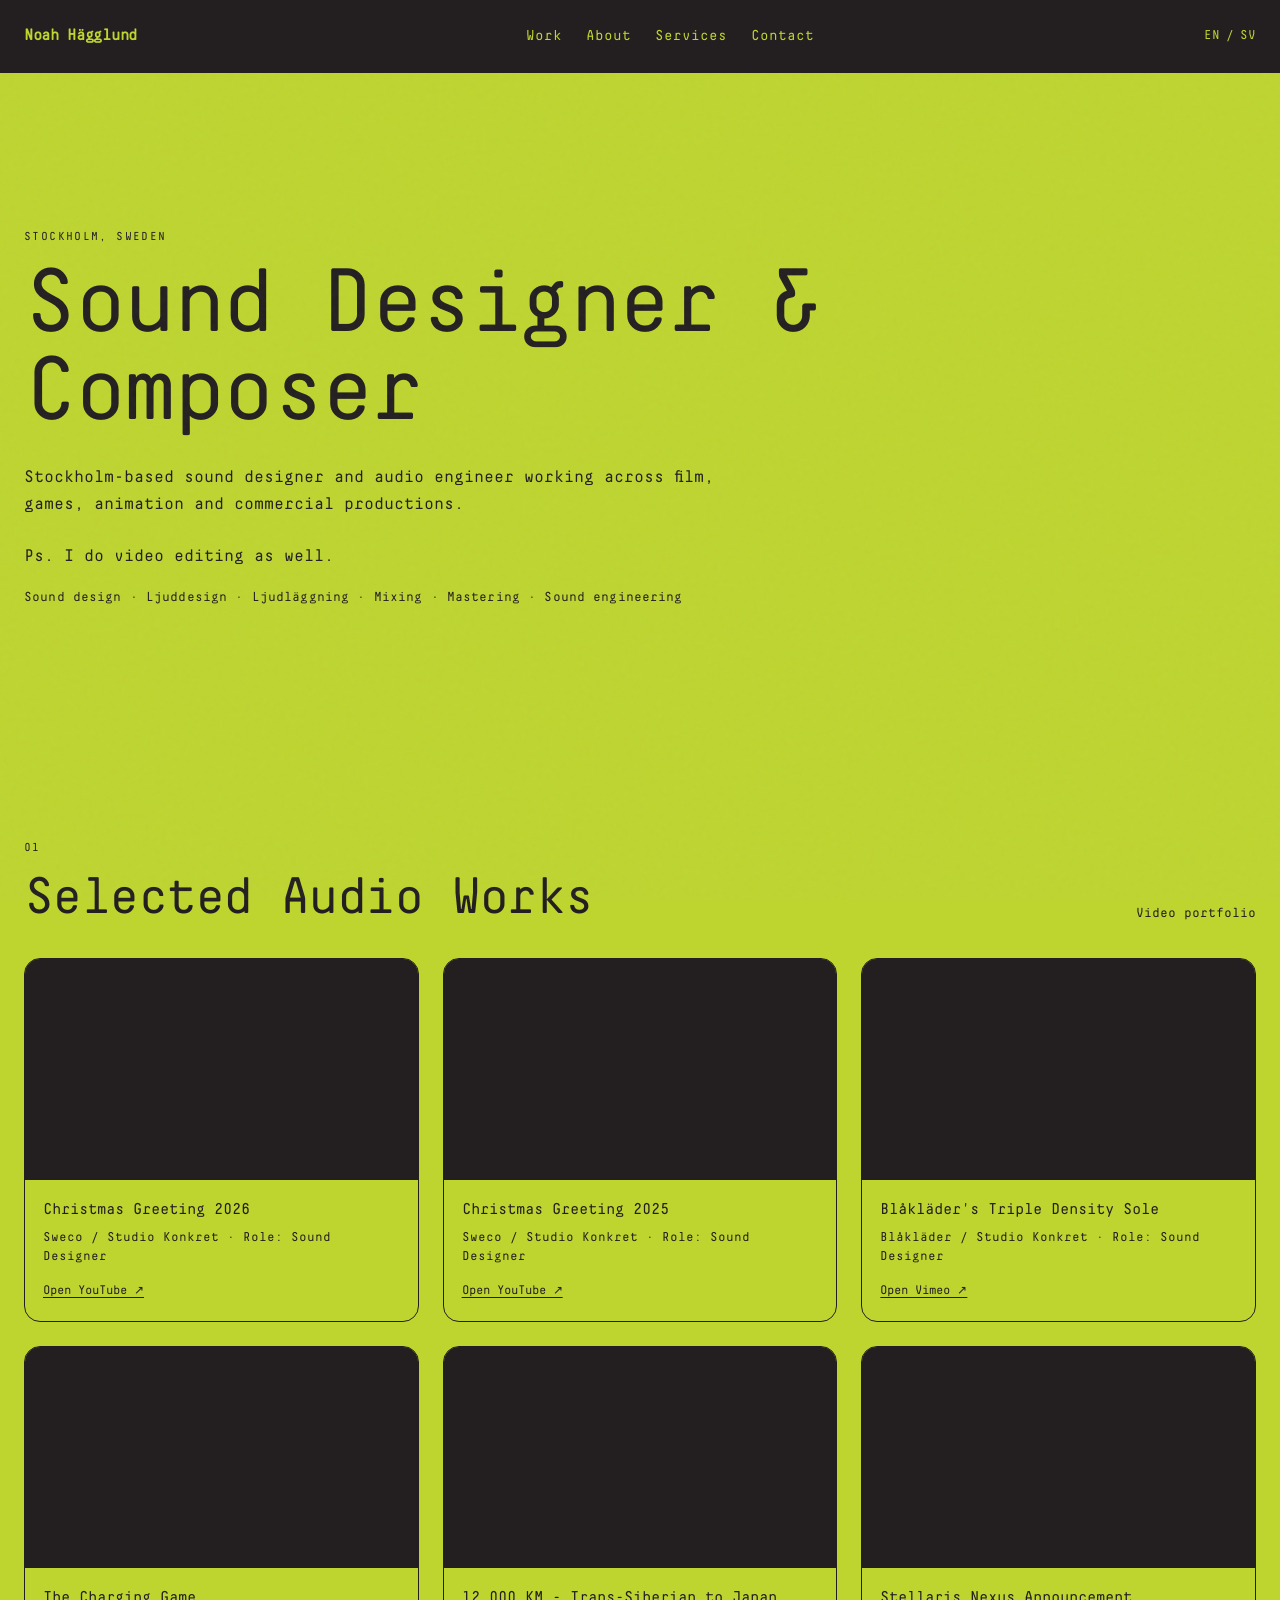
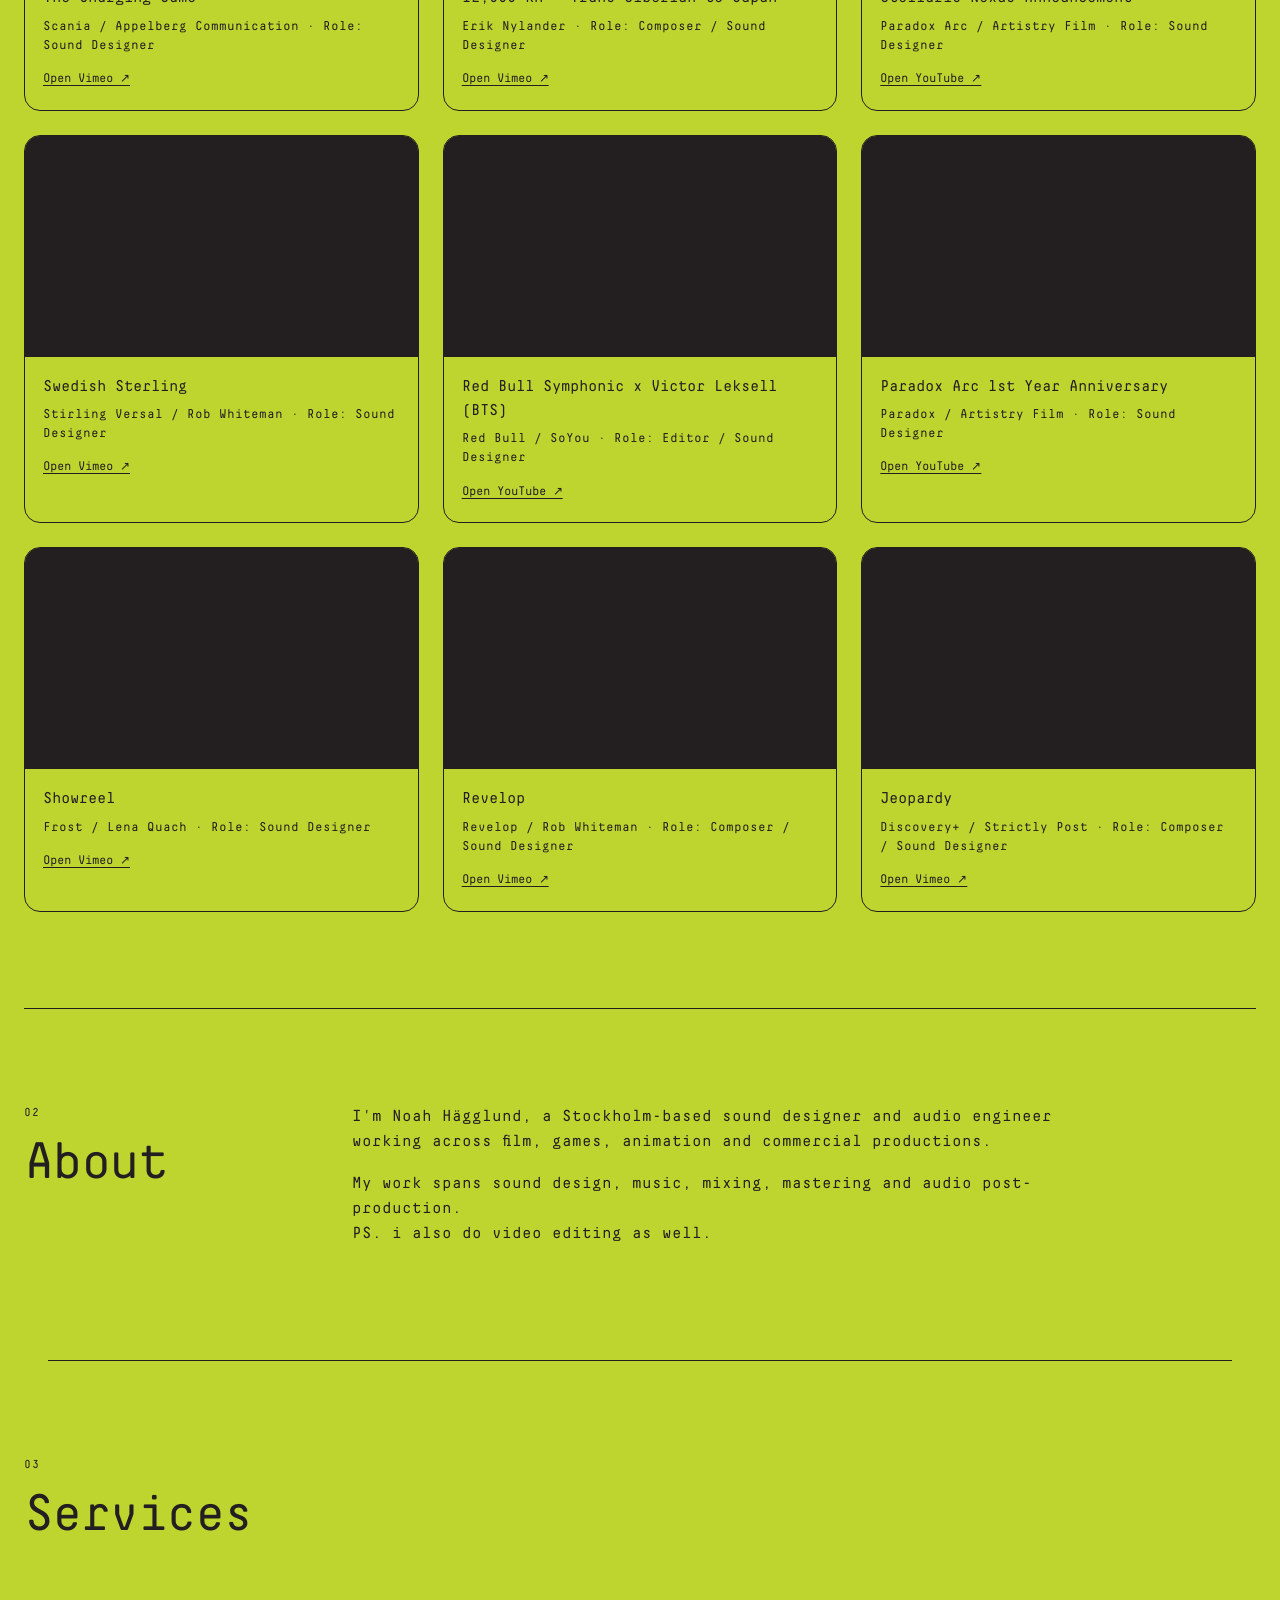
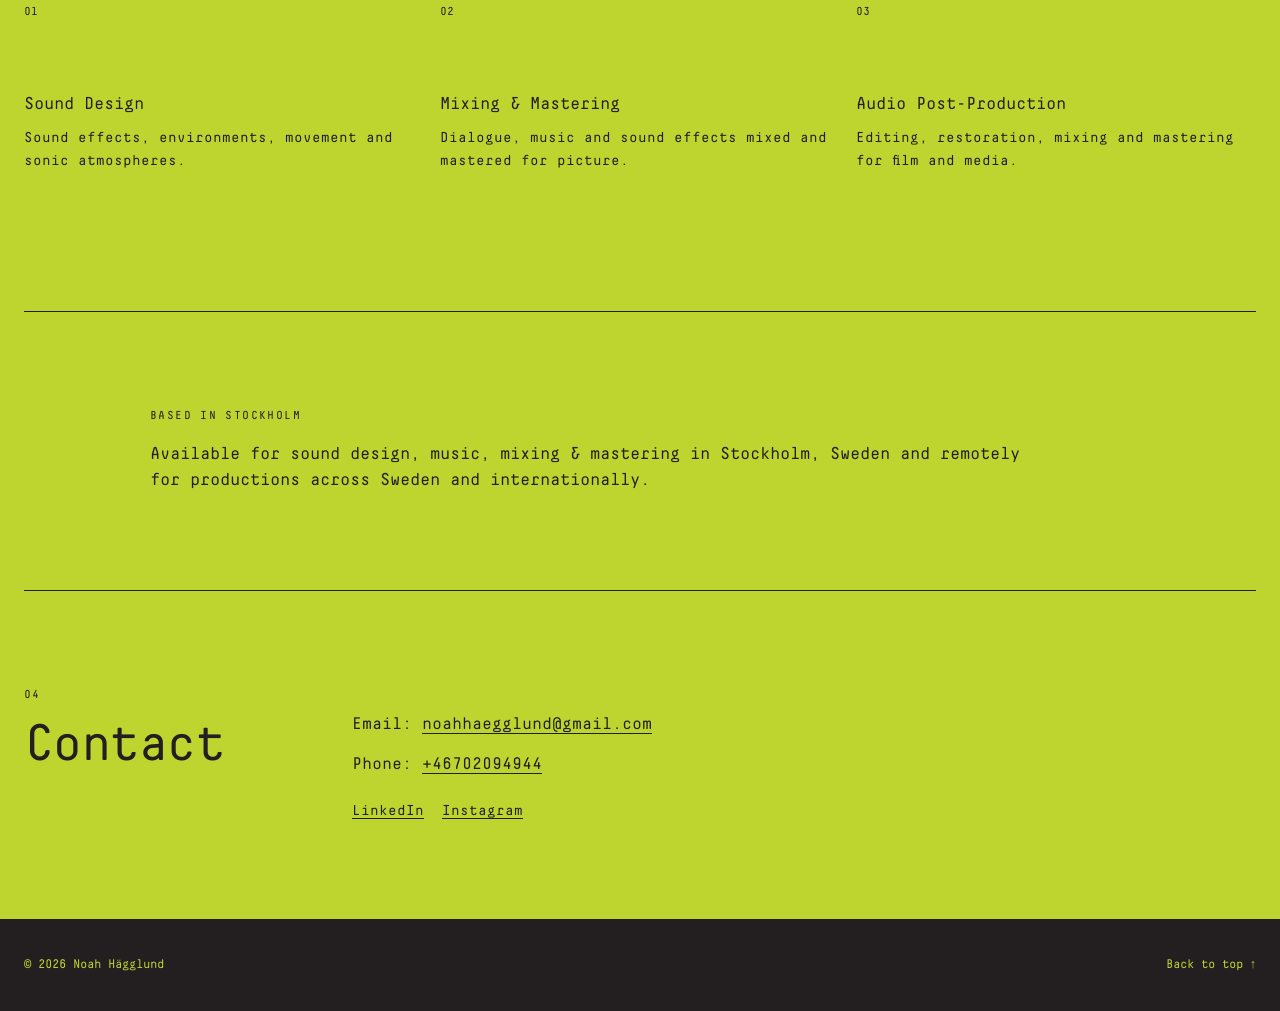
==== index.html @ a08e4959 "Update index.html" ====
<!doctype html>
<html lang="en">
<head>
  <meta charset="utf-8">
  <meta name="viewport" content="width=device-width, initial-scale=1">
  <meta name="description" content="Noah Hägglund is a Stockholm, Sweden based sound designer, ljuddesigner, sound engineer and mixing engineer working with sound design, ljudläggning, mixing, mastering and audio post-production for film, games, animation and commercial productions. Ps. i also do video editing as well">
  <meta name="author" content="Noah Hägglund">
  <meta name="robots" content="index, follow">
  <link rel="icon" href="favicon.ico">
  <!-- Replace YOUR-DOMAIN.example with your real domain before publishing. -->
  <link rel="canonical" href="https://noahhagglund.com/">
  <meta property="og:type" content="website">
  <meta property="og:title" content="Sound Designer Stockholm | Noah Hägglund">
  <meta property="og:description" content="Stockholm, Sweden based sound designer, ljuddesigner, sound engineer and mixing engineer. Sound design, ljudläggning, mixing, mastering and audio post-production.">
  <meta property="og:url" content="https://noahhagglund.com/">
  <meta property="og:site_name" content="Noah Hägglund — Sound Designer">
  <meta name="twitter:card" content="summary">
  <script type="application/ld+json">
  {
    "@context": "https://schema.org",
    "@graph": [
      {
        "@type": "WebSite",
        "@id": "https://noahhagglund.com/",
        "url": "https://noahhagglund.com/",
        "name": "Noah Hägglund — Sound Designer"
      },
      {
        "@type": "Person",
        "@id": "https://noahhagglund.com/#person",
        "name": "Noah Hägglund",
        "jobTitle": "Sound Designer",
        "description": "Stockholm-based sound designer, composer, audio engineer and mixing engineer.",
        "address": {
          "@type": "PostalAddress",
          "addressLocality": "Stockholm",
          "addressCountry": "SE"
        },
        "sameAs": [
          "https://www.linkedin.com/in/noah-h%C3%A4gglund-johnson-103055141/",
          "https://www.instagram.com/_njhnsn/"
        ],
        "knowsAbout": [
          "Sound Design",
          "Sound Engineering",
          "Ljuddesign",
          "Ljudteknik",
          "Ljudläggning",
          "Mixing",
          "Mixing Engineering",
          "Mastering",
          "Audio Post-Production",
          "Film Sound",
          "Game Audio",
          "Music Composition"
        ]
      }
    ]
  }
  </script>
  <title>Sound Designer Stockholm | Noah Hägglund</title>
  <link rel="stylesheet" href="styles.css">
</head>
<body>
  <header class="site-header">
    <div class="container header-inner">
      <a class="brand" href="#top" id="brand">Portfolio</a>
      <nav class="nav" aria-label="Primary navigation">
        <a href="#work">Work</a>
        <a href="#about">About</a>
        <a href="#services">Services</a>
        <a href="#contact">Contact</a>
      </nav>

      <div class="language-switcher" aria-label="Language">
        <a href="index.html" class="active">EN</a>
        <span>/</span>
        <a href="sv/index.html">SV</a>
      </div>
    </div>
  </header>

  <main id="top">
    <section class="hero container">
      <p class="eyebrow" id="location"></p>
      <h1 id="headline"></h1>
      <p class="hero-copy" id="description"></p>
      <p class="service-focus">Sound design · Ljuddesign · Ljudläggning · Mixing · Mastering · Sound engineering</p>
    </section>

    <section id="work" class="section container">
      <div class="section-top">
        <div>
          <p class="section-kicker">01</p>
          <h2>Selected Audio Works</h2>
        </div>
        <p class="section-note">Video portfolio</p>
      </div>
      <div class="project-grid" id="projects"></div>
    </section>

    <section id="about" class="section section-soft">
      <div class="container two-col">
        <div>
          <p class="section-kicker">02</p>
          <h2>About</h2>
        </div>
        <div class="copy" id="bio"></div>
      </div>
    </section>

    <section id="services" class="section container">
      <div class="section-top">
        <div>
          <p class="section-kicker">03</p>
          <h2>Services</h2>
        </div>
      </div>
      <div class="service-grid" id="services-grid"></div>
    </section>

    <section class="section section-soft">
      <div class="container service-focus-block">
        <p class="section-kicker">Based in Stockholm</p>
        <p class="focus-copy">Available for sound design, music, mixing & mastering in Stockholm, Sweden and remotely for productions across Sweden and internationally.</p>
      </div>
    </section>

<section id="contact" class="section">
  <div class="container two-col">
    <div>
      <p class="section-kicker">04</p>
      <h2>Contact</h2>
    </div>

    <div>
      <p class="contact-lead"></p>
      <div class="contact-info" id="contact-info"></div>
    </div>
  </div>
</section>

  <footer class="site-footer">
    <div class="container footer-inner">
      <span>© <span id="year"></span> <span id="footer-name"></span></span>
      <a href="#top">Back to top ↑</a>
    </div>
  </footer>

  <script src="script.js"></script>
</body>
</html>
---- styles.css ----
@font-face{
  font-family:'DecimaMonoPro';
  src:url('./fonts/DecimaMonoPro 400.otf') format('opentype');
  font-weight:400;
  font-style:normal;
  font-display:swap;
}

:root{
  --lime:#BED530;
  --black:#231F20;
  --max:1320px;
}

*{
  box-sizing:border-box;
}

html{
  scroll-behavior:smooth;
}

body{
  margin:0;
  background:var(--lime);
  color:var(--black);
  font-family:'DecimaMonoPro',Arial,sans-serif;
  line-height:1.55;
  -webkit-font-smoothing:antialiased;
}

/* =========================================================
   BACKGROUND TEXTURE
   ========================================================= */

body::before{
  content:"";
  position:fixed;
  inset:0;
  pointer-events:none;
  z-index:10;
  opacity:.06;
  background-image:url("data:image/svg+xml,%3Csvg viewBox='0 0 200 200' xmlns='http://www.w3.org/2000/svg'%3E%3Cfilter id='n'%3E%3CfeTurbulence type='fractalNoise' baseFrequency='.8' numOctaves='4' stitchTiles='stitch'/%3E%3C/filter%3E%3Crect width='100%25' height='100%25' filter='url(%23n)' opacity='.7'/%3E%3C/svg%3E");
}

a{
  color:inherit;
  text-decoration:none;
}

.container{
  width:min(calc(100% - 48px),var(--max));
  margin:0 auto;
}


/* =========================================================
   HEADER
   ========================================================= */

.site-header{
  position:sticky;
  top:0;
  z-index:50;
  background:var(--black);
  color:var(--lime);
  border-bottom:1px solid var(--black);
}

.header-inner{
  min-height:72px;
  display:flex;
  align-items:center;
  justify-content:space-between;
}

.brand{
  color:var(--lime);
  font-size:.98rem;
  font-weight:600;
  letter-spacing:-.02em;
}

.nav{
  display:flex;
  gap:24px;
  color:var(--lime);
  font-size:.9rem;
}

.nav a{
  color:var(--lime);
  transition:opacity .2s ease;
}

.nav a:hover{
  opacity:.55;
}

.nav a.active{
  color:var(--lime);
}

.language-switcher{
  display:flex;
  align-items:center;
  gap:6px;
  color:var(--lime);
  font-size:.8rem;
}

.language-switcher a{
  color:var(--lime);
}

.language-switcher a:hover{
  opacity:.55;
}


/* =========================================================
   TYPOGRAPHY
   ========================================================= */

.eyebrow,
.section-kicker{
  margin:0 0 16px;
  color:var(--black);
  font-size:.72rem;
  letter-spacing:.12em;
  text-transform:uppercase;
}

h1,
h2,
h3{
  margin:0;
  color:var(--black);
  font-weight:400;
}

h1,
h2{
  letter-spacing:-.05em;
}

h1{
  font-size:clamp(3rem,7vw,6.5rem);
  line-height:.98;
  max-width:1000px;
}

h2{
  font-size:clamp(2rem,4vw,3.6rem);
  line-height:1;
}


/* =========================================================
   HERO
   ========================================================= */

.hero{
  min-height:calc(100vh - 230px);
  padding:100px 0 80px;
  display:flex;
  flex-direction:column;
  justify-content:center;
}

.hero-copy{
  max-width:720px;
  margin:28px 0 0;
  color:var(--black);
  font-size:1.05rem;
}

.service-focus{
  margin:18px 0 0;
  color:var(--black);
  font-size:.82rem;
  letter-spacing:.01em;
}


/* =========================================================
   SECTIONS
   ========================================================= */

.section{
  position:relative;
  padding:96px 0;
  background:var(--lime);
  color:var(--black);
}

/*
  Divider between sections.

  The line is placed inside the section,
  aligned with the same container width
  as the rest of the content.
*/

.section + .section::before{
  content:"";
  position:absolute;
  top:0;
  left:50%;
  width:min(calc(100% - 48px),var(--max));
  height:1px;
  background:var(--black);
  transform:translateX(-50%);
}

/*
  Do NOT show a divider immediately after the hero.
*/

.hero + .section::before{
  display:none;
}


/* =========================================================
   SECTION HEADER
   ========================================================= */

.section-top{
  display:flex;
  justify-content:space-between;
  align-items:end;
  gap:20px;
  margin-bottom:34px;
}

.section-note{
  margin:0;
  color:var(--black);
  font-size:.82rem;
}

.service-focus-block{
  max-width:980px;
}

.focus-copy{
  max-width:880px;
  margin:0;
  color:var(--black);
  font-size:1.08rem;
}


/* =========================================================
   PROJECTS
   ========================================================= */

.project-grid{
  display:grid;
  grid-template-columns:repeat(3,minmax(0,1fr));
  gap:24px;
}

.project-card{
  background:var(--lime);
  border:1px solid var(--black);
  border-radius:16px;
  overflow:hidden;
  transition:
    transform .2s ease,
    box-shadow .2s ease;
}

.project-card:hover{
  transform:translateY(-4px);
  box-shadow:0 12px 30px rgba(35,31,32,.15);
}

.video-wrap{
  position:relative;
  z-index:20;
  aspect-ratio:16/9;
  background:var(--black);
}

.video-wrap iframe{
  width:100%;
  height:100%;
  display:block;
  border:0;
}

.project-body{
  padding:18px 18px 20px;
}

.project-title{
  margin:0 0 6px;
  color:var(--black);
  font-size:.98rem;
  font-weight:400;
}

.project-meta{
  margin:0;
  color:var(--black);
  font-size:.8rem;
  line-height:1.5;
}

.project-link{
  display:inline-flex;
  margin-top:14px;
  color:var(--black);
  font-size:.78rem;
  text-decoration:underline;
  text-underline-offset:3px;
}

.project-link:hover{
  opacity:.55;
}


/* =========================================================
   ABOUT
   ========================================================= */

.two-col{
  display:grid;
  grid-template-columns:280px minmax(0,1fr);
  gap:48px;
}

.copy{
  max-width:760px;
}

.copy p{
  margin:0 0 18px;
  color:var(--black);
}


/* =========================================================
   SERVICES
   ========================================================= */

.service-grid{
  display:grid;
  grid-template-columns:repeat(3,minmax(0,1fr));
  gap:16px;
}

.service{
  background:transparent;
  border:none;
  border-radius:0;
  padding:28px 0;
  min-height:240px;
}

.service-number{
  color:var(--black);
  font-size:.72rem;
}

.service h3{
  margin:70px 0 10px;
  color:var(--black);
  font-size:1.08rem;
}

.service p{
  margin:0;
  color:var(--black);
  font-size:.9rem;
}


/* =========================================================
   CONTACT
   ========================================================= */

.contact-lead{
  max-width:700px;
  margin:0 0 26px;
  color:var(--black);
  font-size:clamp(1.8rem,3.5vw,3.2rem);
  line-height:1;
  letter-spacing:-.05em;
}

.contact-info{
  display:flex;
  flex-direction:column;
  gap:14px;
}

.contact-email,
.contact-phone{
  color:var(--black);
  font-size:1.05rem;
}

.contact-email a,
.contact-phone a{
  display:inline-block;
  color:var(--black);
  text-decoration:underline;
  text-underline-offset:4px;
}

.contact-socials{
  display:flex;
  flex-wrap:wrap;
  gap:18px;
  margin-top:8px;
}

.contact-socials a{
  color:var(--black);
  font-size:.9rem;
  text-decoration:underline;
  text-underline-offset:3px;
}

.contact-email a:hover,
.contact-phone a:hover,
.contact-socials a:hover{
  opacity:.55;
}


/* =========================================================
   FOOTER
   ========================================================= */

.site-footer{
  background:var(--black);
  color:var(--lime);
}

.footer-inner{
  min-height:92px;
  display:flex;
  justify-content:space-between;
  align-items:center;
  color:var(--lime);
  font-size:.78rem;
}

.footer-inner a{
  color:var(--lime);
}

.footer-inner a:hover{
  opacity:.55;
}


/* =========================================================
   RESPONSIVE
   ========================================================= */

@media(max-width:1000px){

  .project-grid{
    grid-template-columns:repeat(2,minmax(0,1fr));
  }

  .service-grid{
    grid-template-columns:1fr;
  }

}


@media(max-width:720px){

  .container{
    width:min(calc(100% - 30px),var(--max));
  }

  .header-inner{
    min-height:64px;
  }

  .nav{
    gap:14px;
    font-size:.8rem;
  }

  .language-switcher{
    font-size:.72rem;
  }

  .hero{
    padding:88px 0 84px;
  }

  .project-grid{
    grid-template-columns:1fr;
  }

  .two-col{
    grid-template-columns:1fr;
    gap:24px;
  }

  .section{
    padding:72px 0;
  }

  .section + .section::before{
    width:calc(100% - 30px);
  }

  .footer-inner{
    min-height:76px;
  }

}
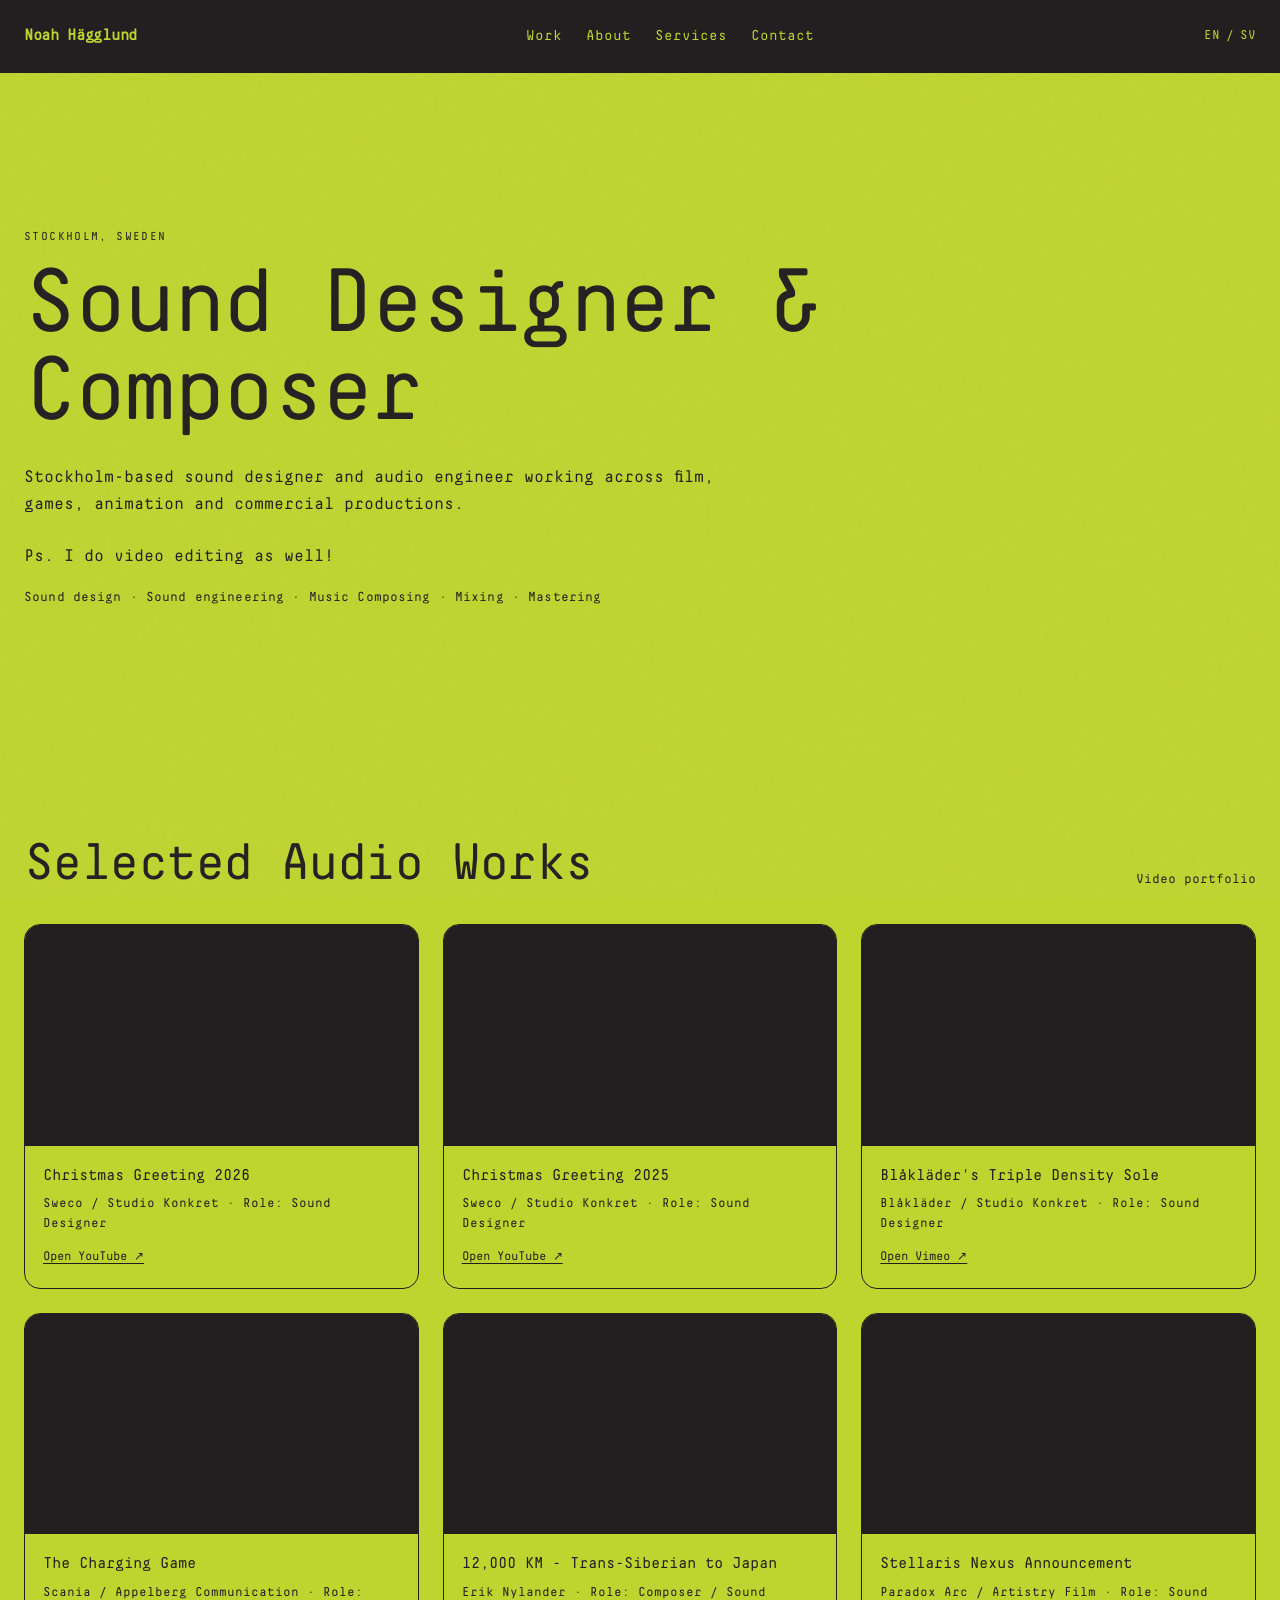
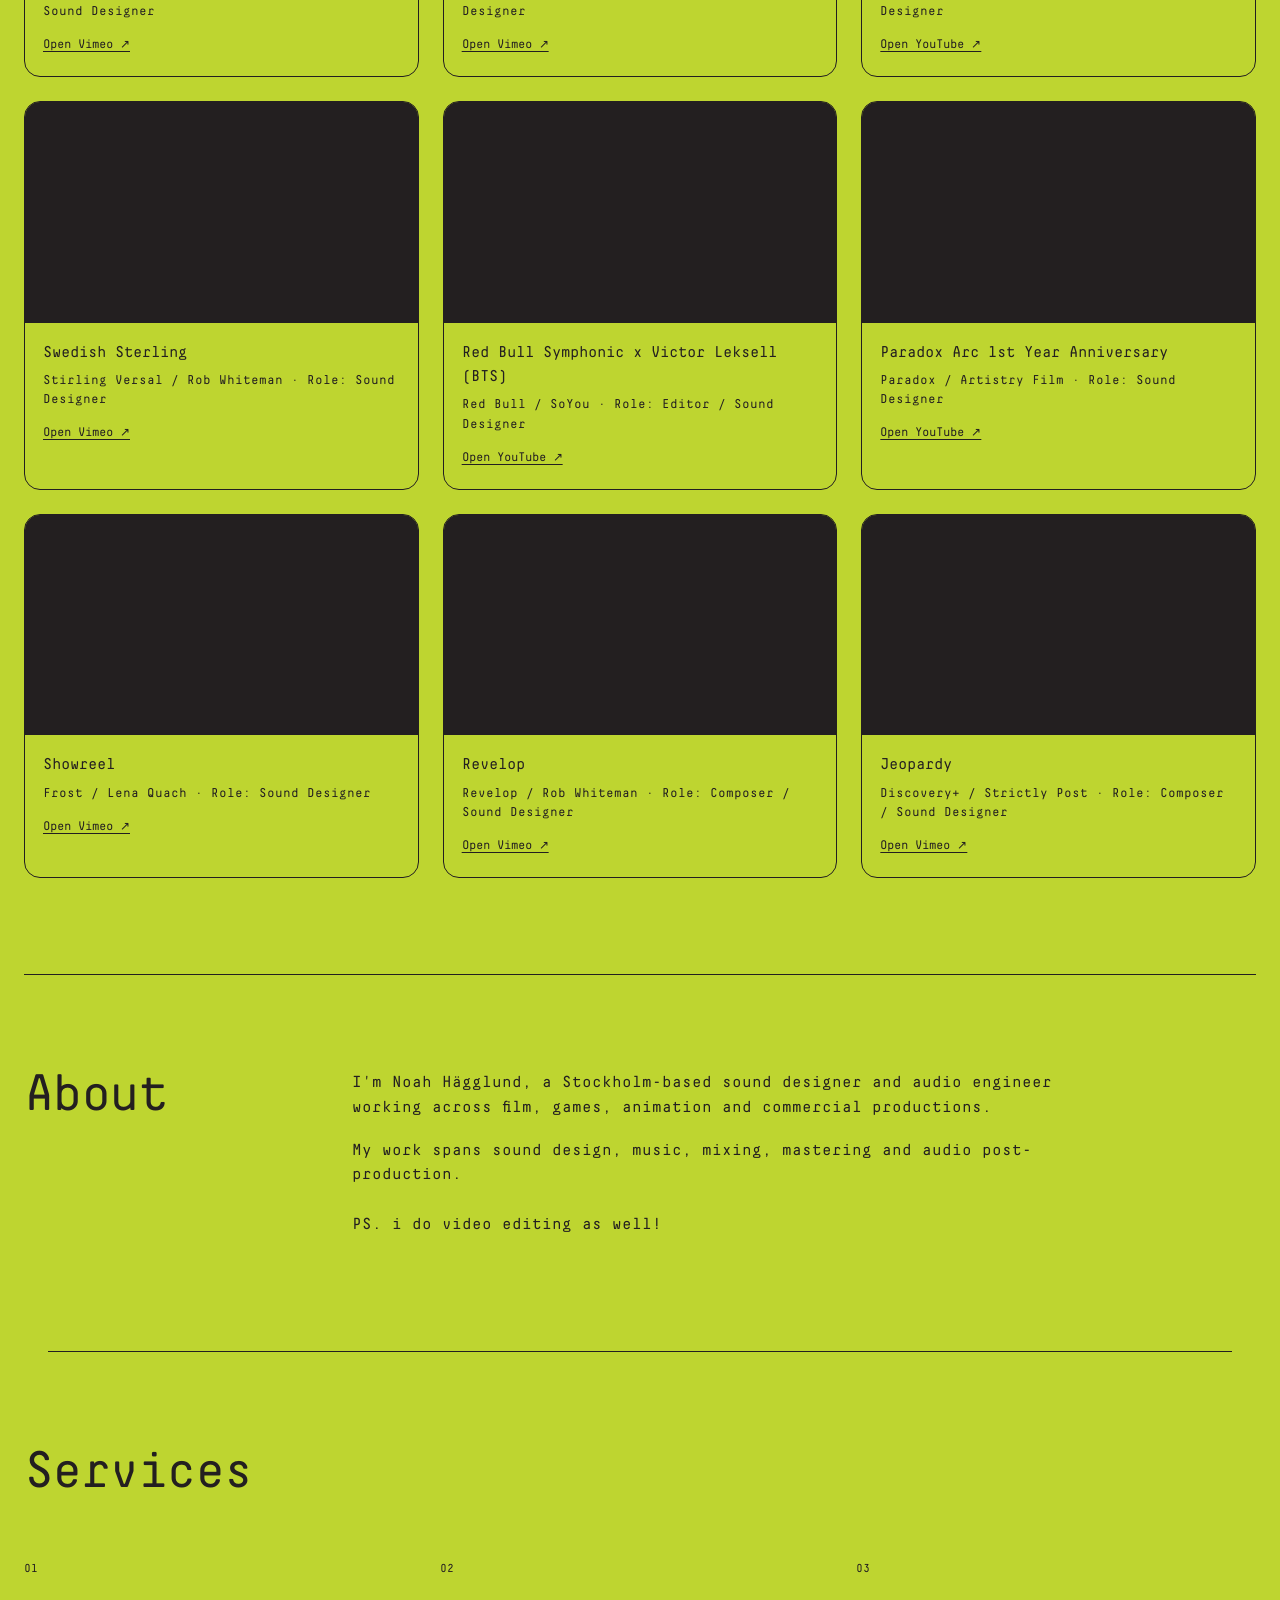
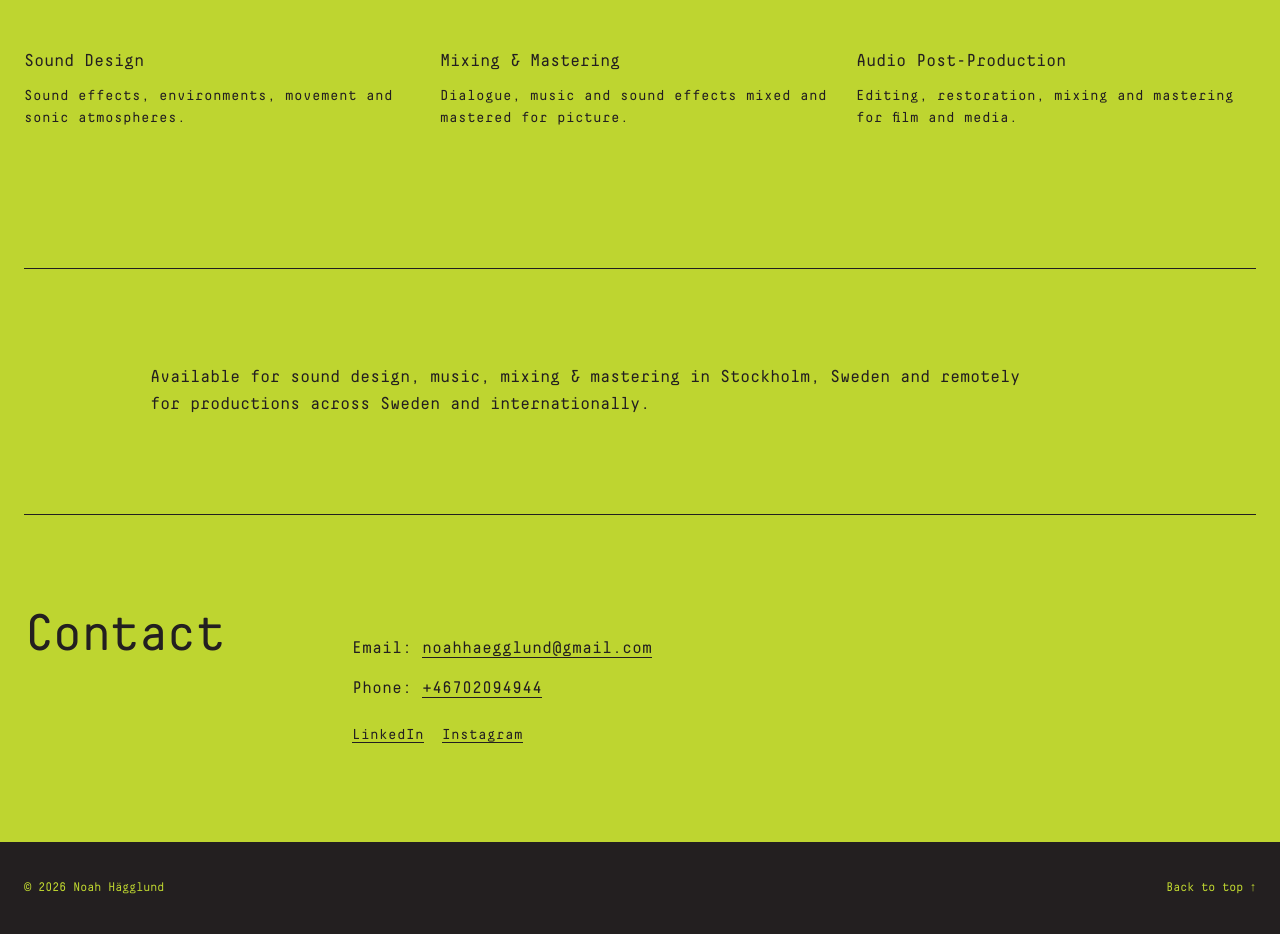
==== commit 7b8ac08c: "Update index.html" ====
--- a/index.html
+++ b/index.html
@@ -85,7 +85,7 @@
       <p class="eyebrow" id="location"></p>
       <h1 id="headline"></h1>
       <p class="hero-copy" id="description"></p>
-      <p class="service-focus">Sound design · Ljuddesign · Ljudläggning · Mixing · Mastering · Sound engineering</p>
+      <p class="service-focus">Sound design · Sound engineering · Music Composing · Mixing · Mastering</p>
     </section>
 
     <section id="work" class="section container">
--- a/styles.css
+++ b/styles.css
@@ -192,6 +192,10 @@
   padding:96px 0;
   background:var(--lime);
   color:var(--black);
+}
+
+.section-kicker{
+  display:none;
 }
 
 /*
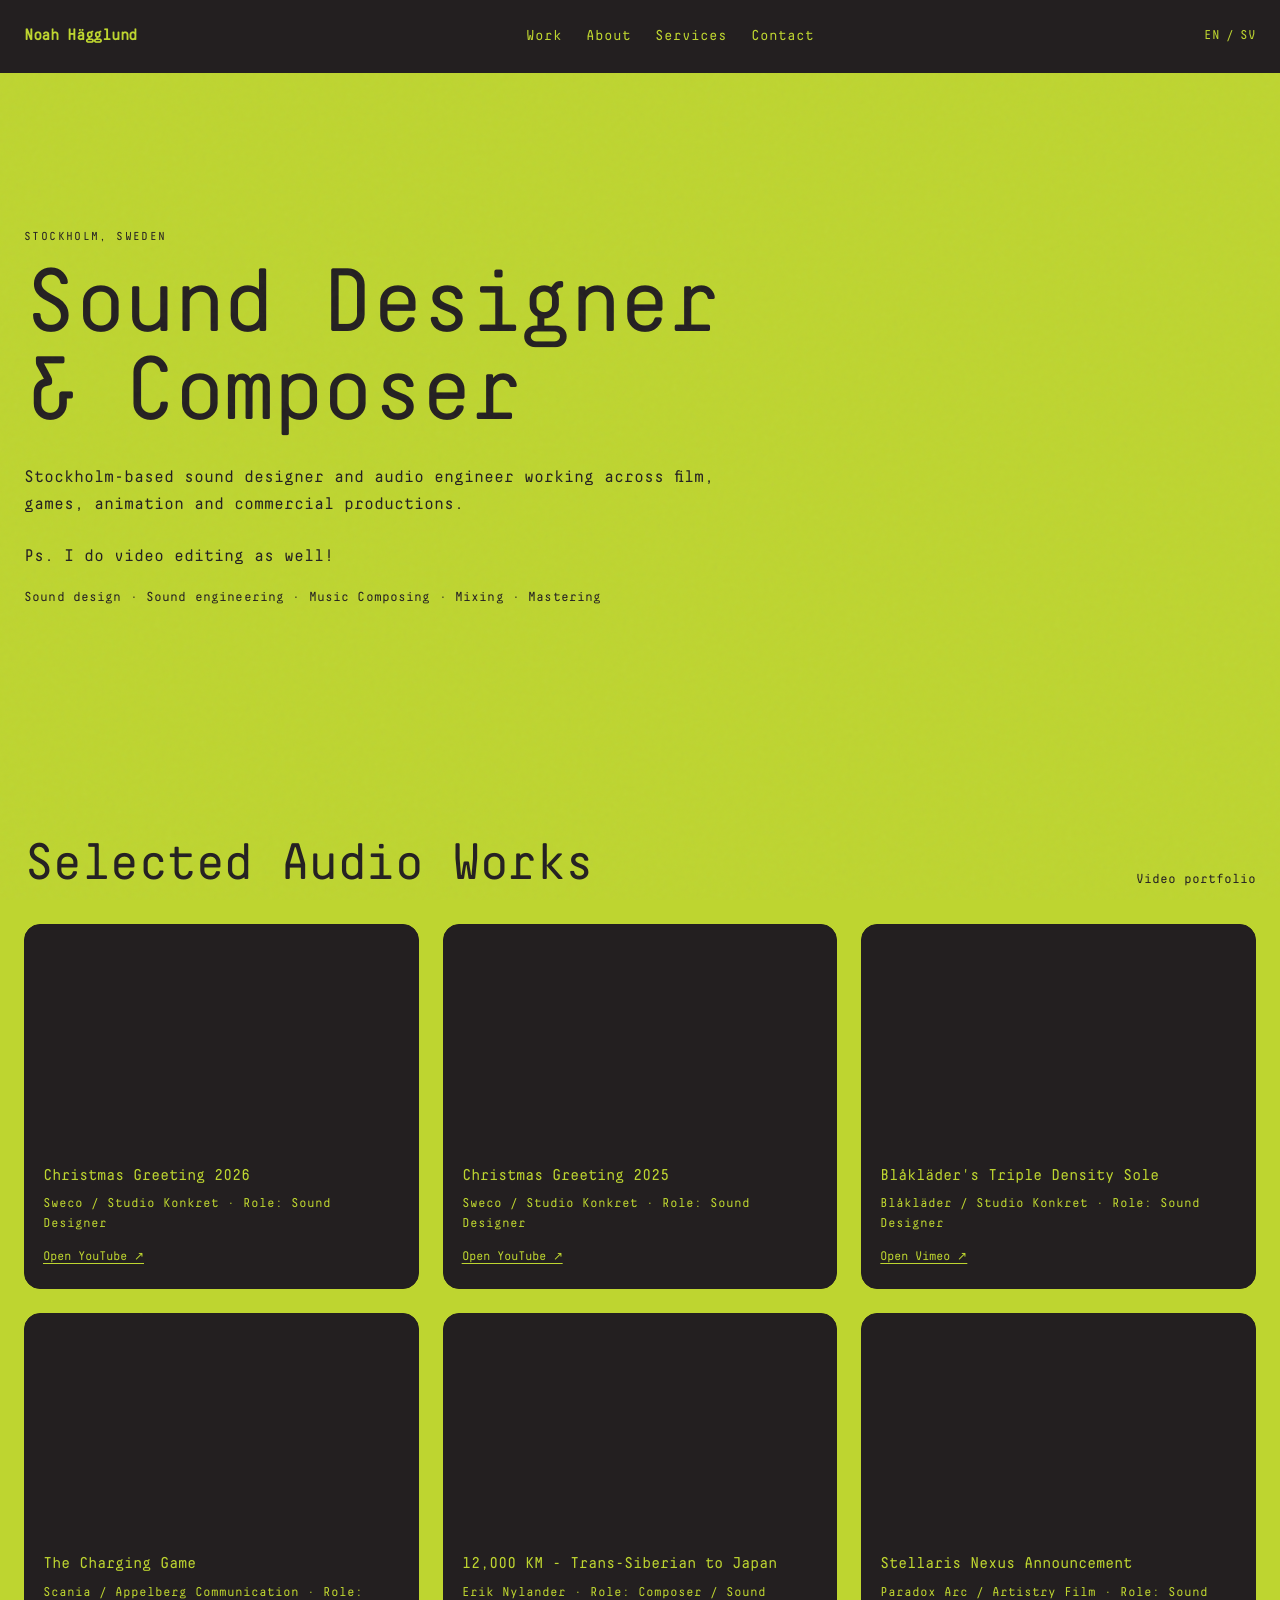
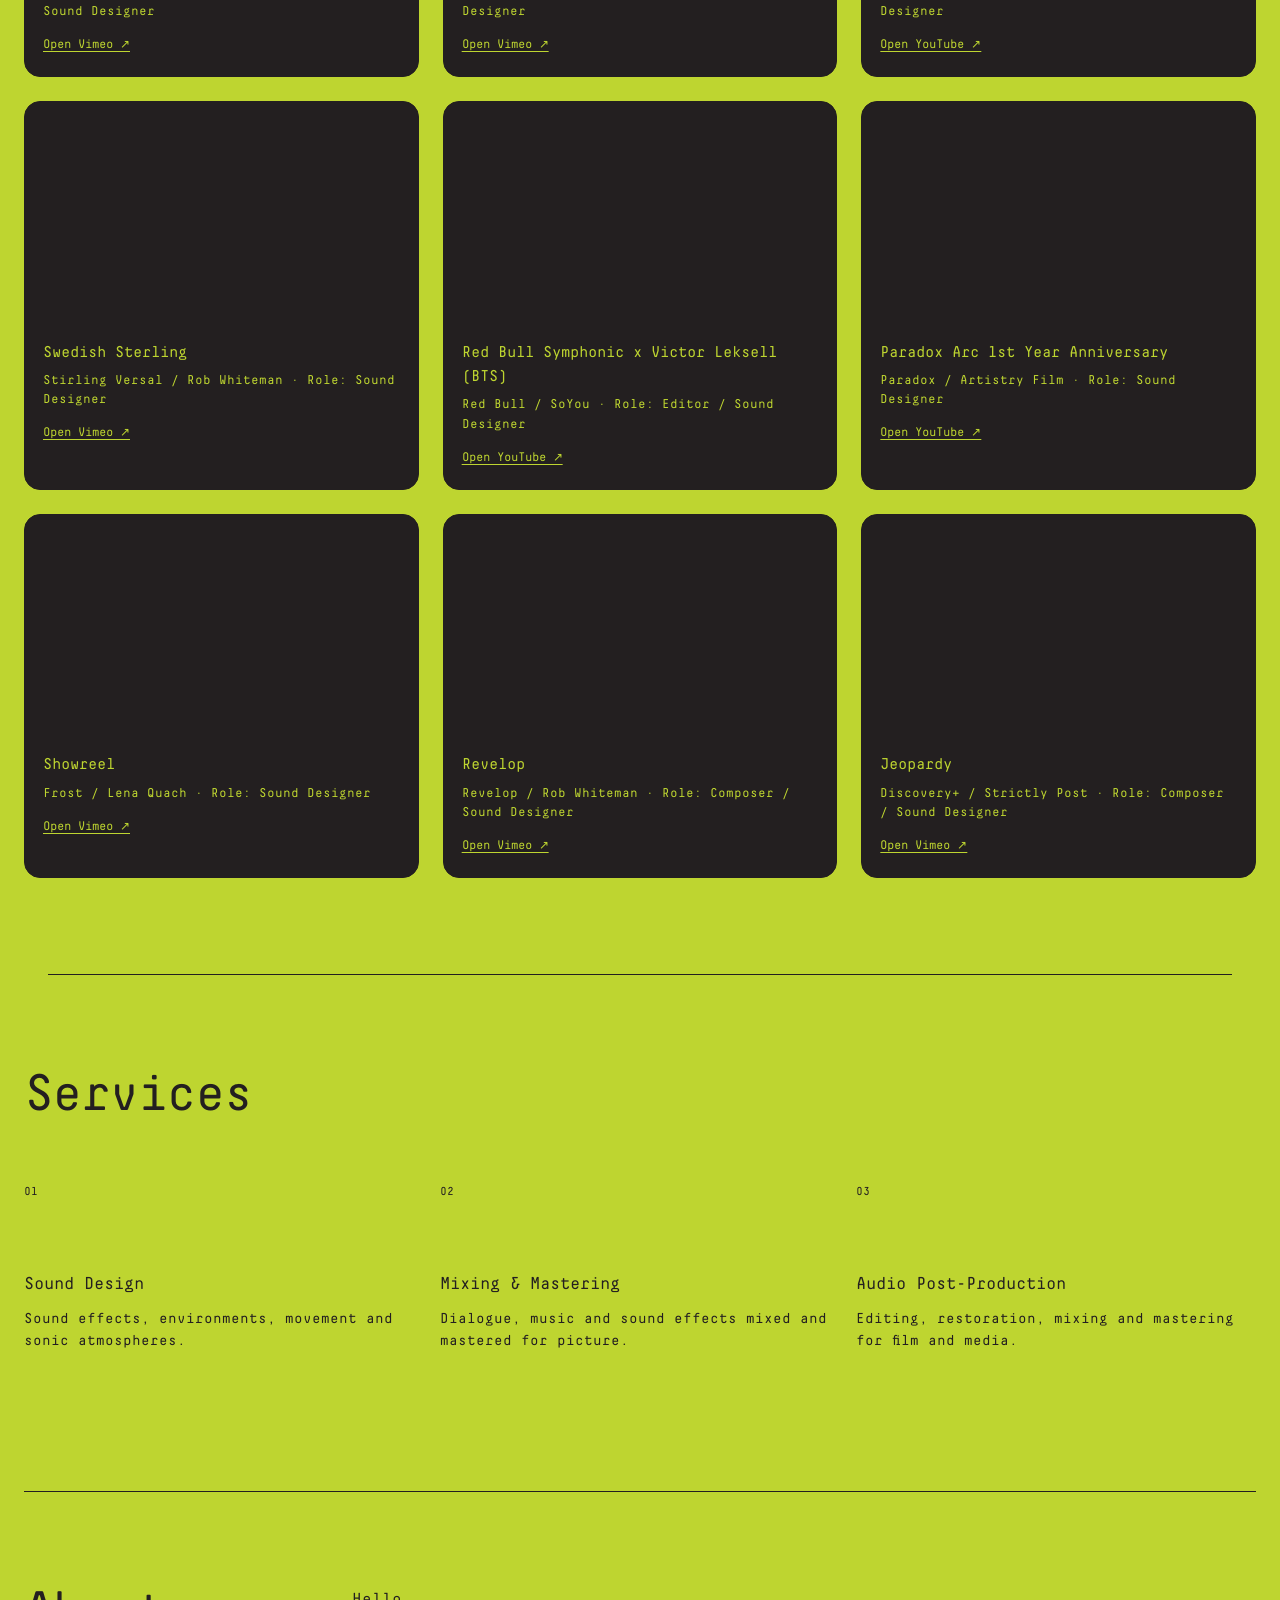
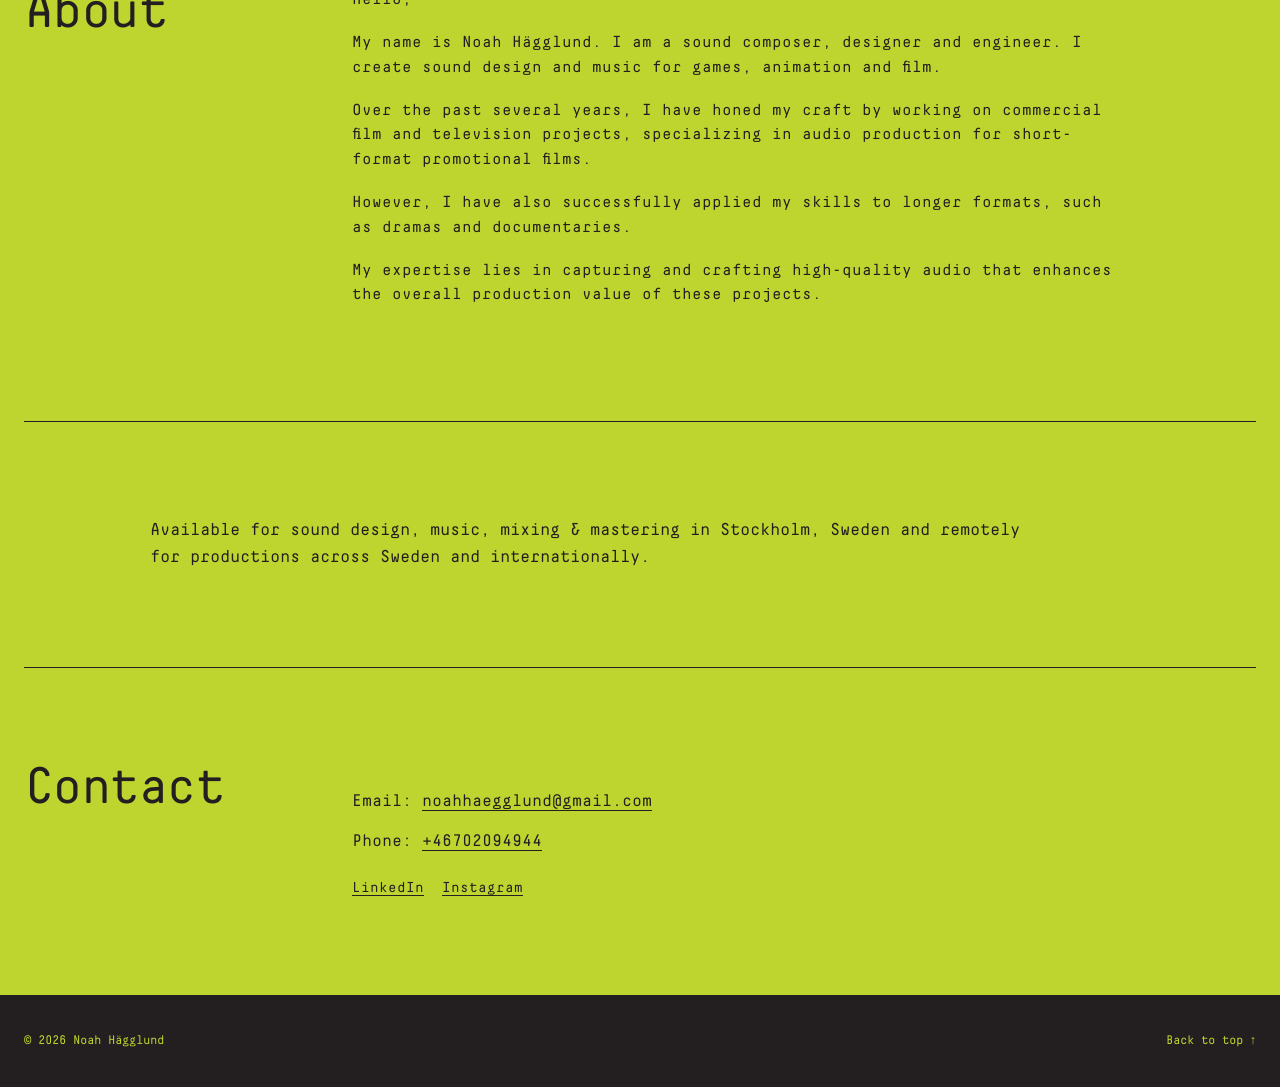
==== commit 79c2c805: "Reorganize services section in index.html" ====
--- a/index.html
+++ b/index.html
@@ -99,6 +99,16 @@
       <div class="project-grid" id="projects"></div>
     </section>
 
+        <section id="services" class="section container">
+      <div class="section-top">
+        <div>
+          <p class="section-kicker">03</p>
+          <h2>Services</h2>
+        </div>
+      </div>
+      <div class="service-grid" id="services-grid"></div>
+    </section>
+    
     <section id="about" class="section section-soft">
       <div class="container two-col">
         <div>
@@ -107,16 +117,6 @@
         </div>
         <div class="copy" id="bio"></div>
       </div>
-    </section>
-
-    <section id="services" class="section container">
-      <div class="section-top">
-        <div>
-          <p class="section-kicker">03</p>
-          <h2>Services</h2>
-        </div>
-      </div>
-      <div class="service-grid" id="services-grid"></div>
     </section>
 
     <section class="section section-soft">
--- a/styles.css
+++ b/styles.css
@@ -148,6 +148,10 @@
   font-size:clamp(3rem,7vw,6.5rem);
   line-height:.98;
   max-width:1000px;
+}
+
+#headline{
+  white-space:nowrap;
 }
 
 h2{
@@ -267,10 +271,11 @@
 }
 
 .project-card{
-  background:var(--lime);
+  background:var(--black);
   border:1px solid var(--black);
   border-radius:16px;
   overflow:hidden;
+  color:var(--lime);
   transition:
     transform .2s ease,
     box-shadow .2s ease;
@@ -297,18 +302,19 @@
 
 .project-body{
   padding:18px 18px 20px;
+  background:var(--black);
 }
 
 .project-title{
   margin:0 0 6px;
-  color:var(--black);
+  color:var(--lime);
   font-size:.98rem;
   font-weight:400;
 }
 
 .project-meta{
   margin:0;
-  color:var(--black);
+  color:var(--lime);
   font-size:.8rem;
   line-height:1.5;
 }
@@ -316,7 +322,7 @@
 .project-link{
   display:inline-flex;
   margin-top:14px;
-  color:var(--black);
+  color:var(--lime);
   font-size:.78rem;
   text-decoration:underline;
   text-underline-offset:3px;
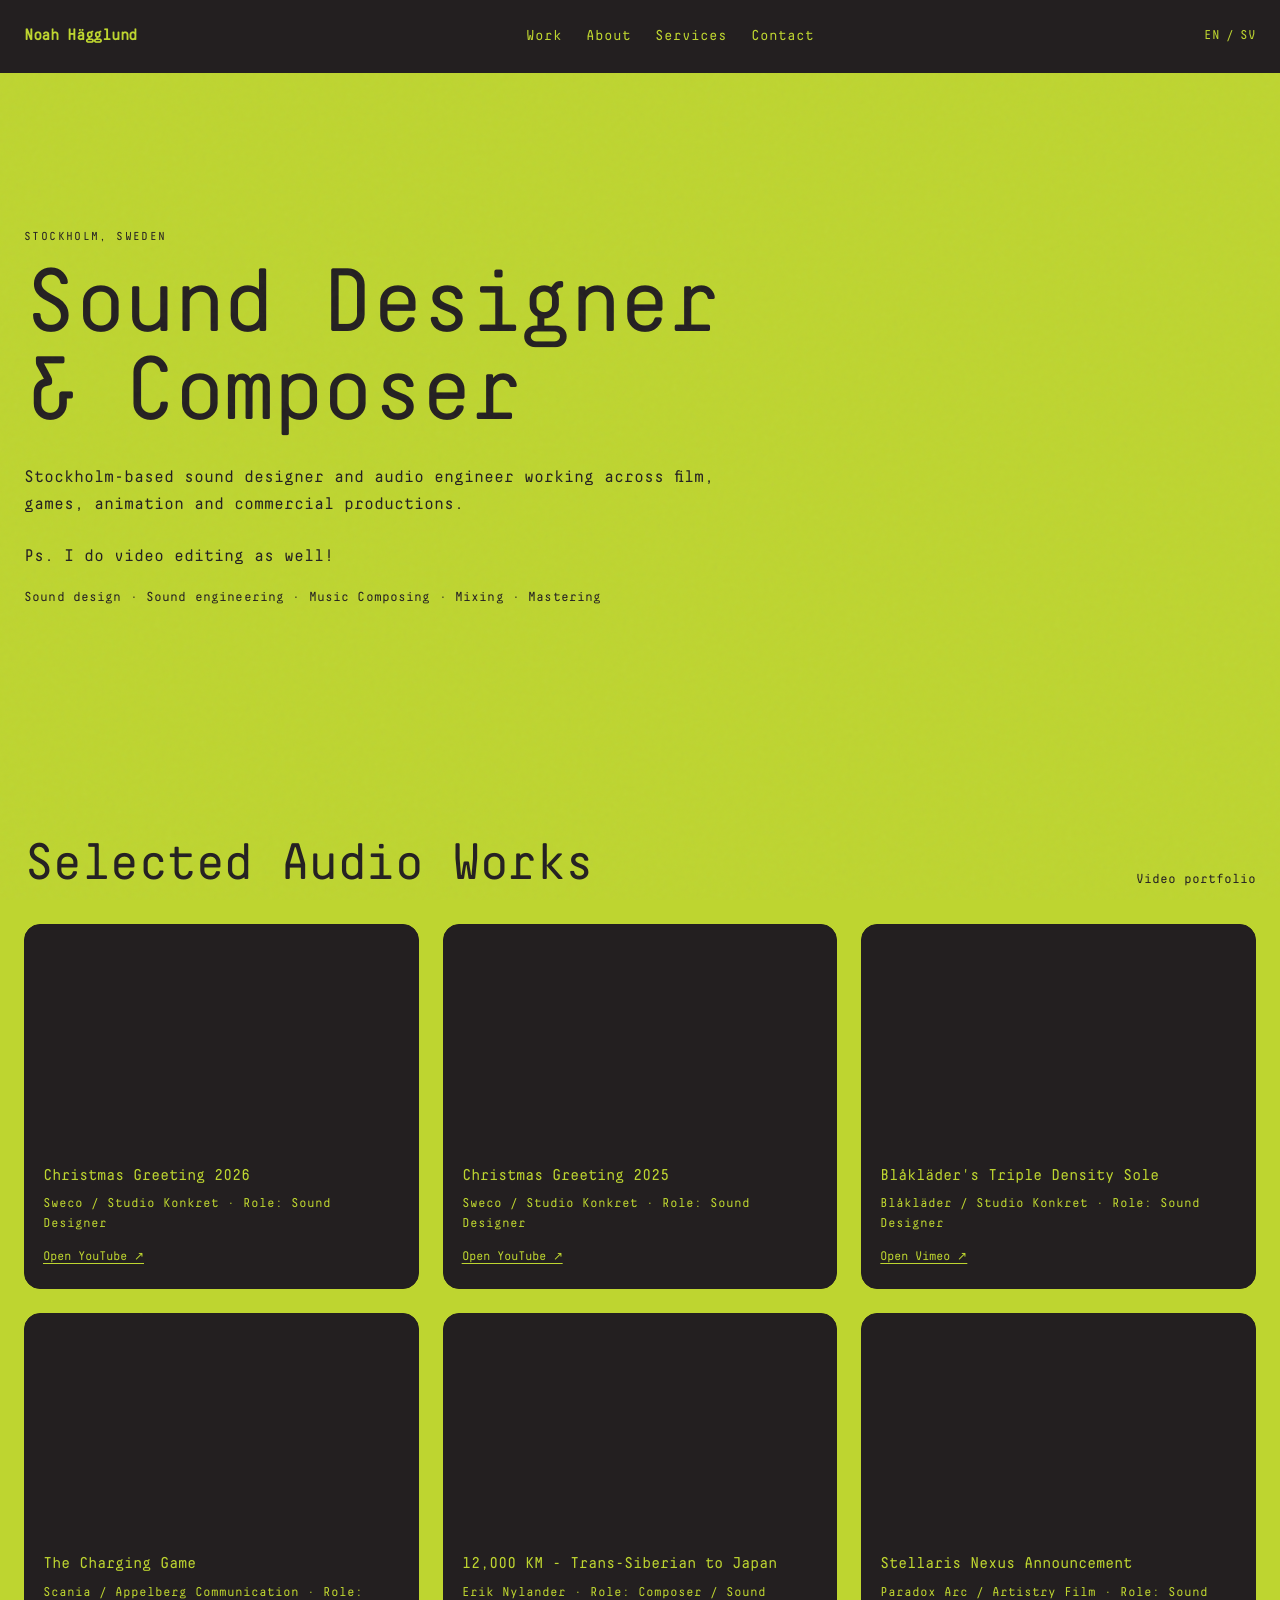
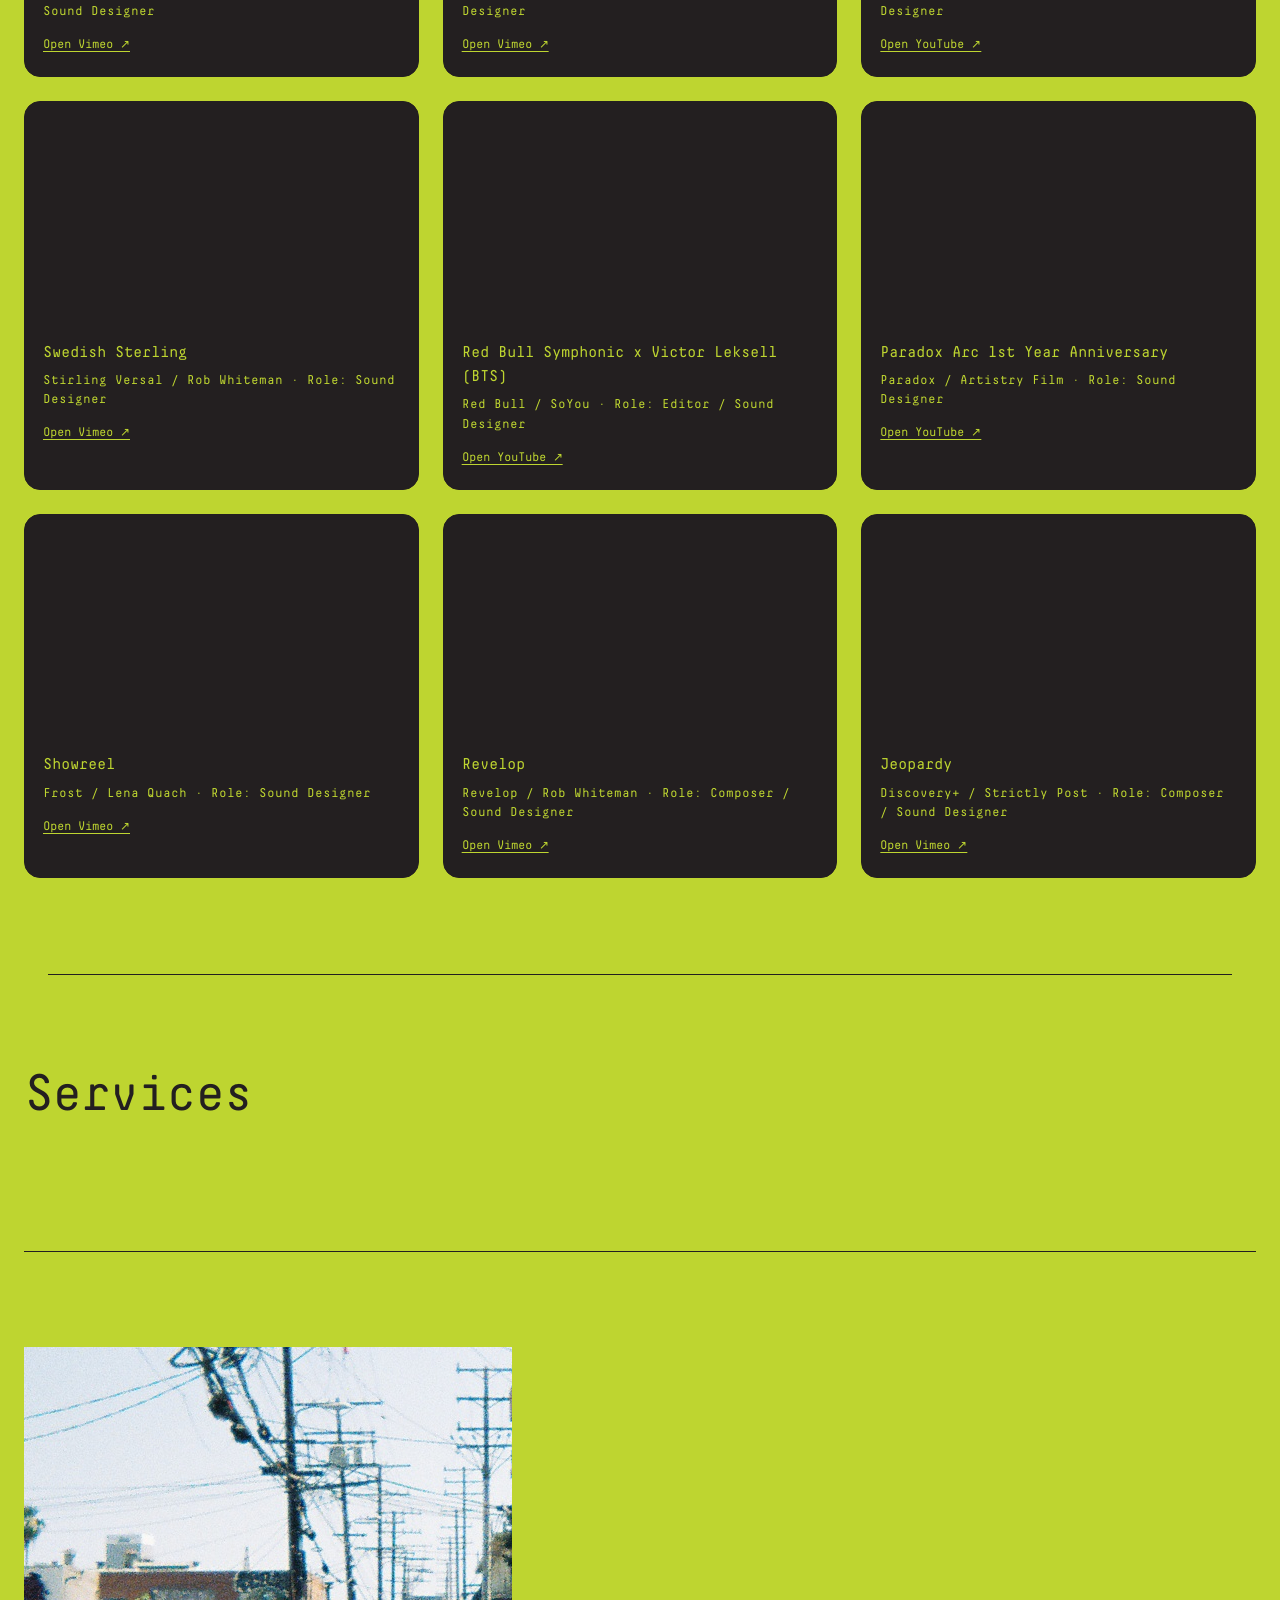
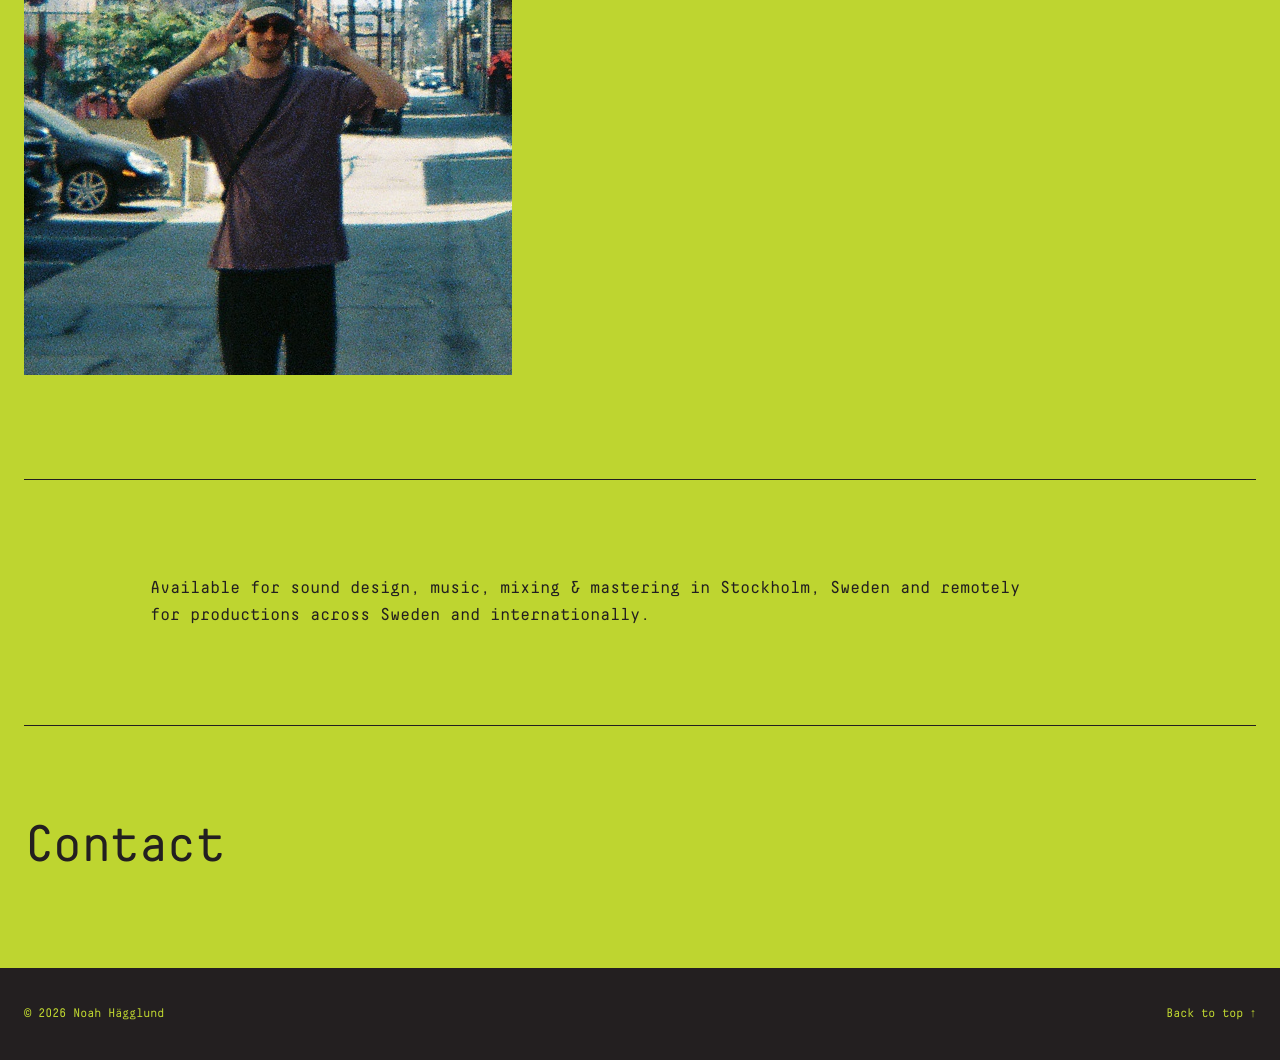
==== commit b3d39b84: "Update index.html" ====
--- a/index.html
+++ b/index.html
@@ -109,15 +109,11 @@
       <div class="service-grid" id="services-grid"></div>
     </section>
     
-    <section id="about" class="section section-soft">
-      <div class="container two-col">
-        <div>
-          <p class="section-kicker">02</p>
-          <h2>About</h2>
-        </div>
-        <div class="copy" id="bio"></div>
-      </div>
-    </section>
+<section id="about" class="section section-soft">
+  <div class="container about-photo">
+    <img src="me.jpg" alt="Noah Hägglund">
+  </div>
+</section>
 
     <section class="section section-soft">
       <div class="container service-focus-block">
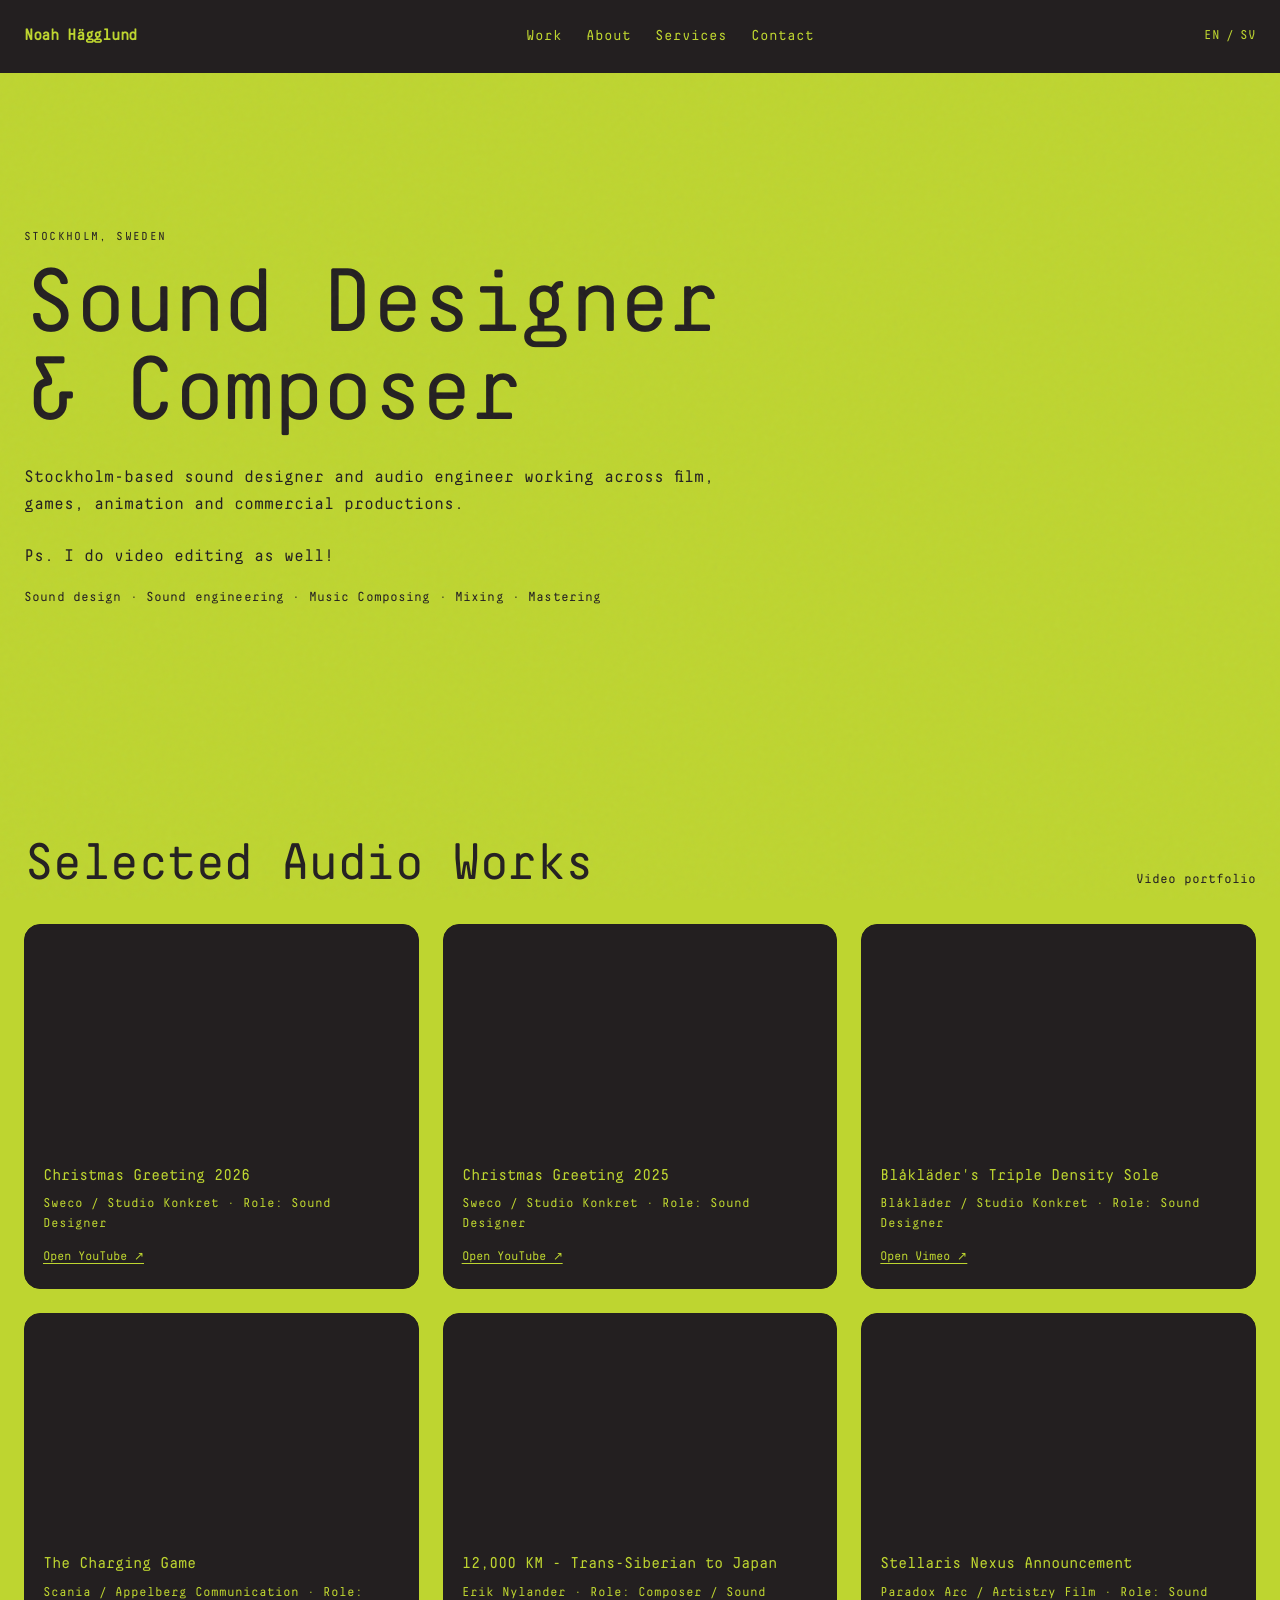
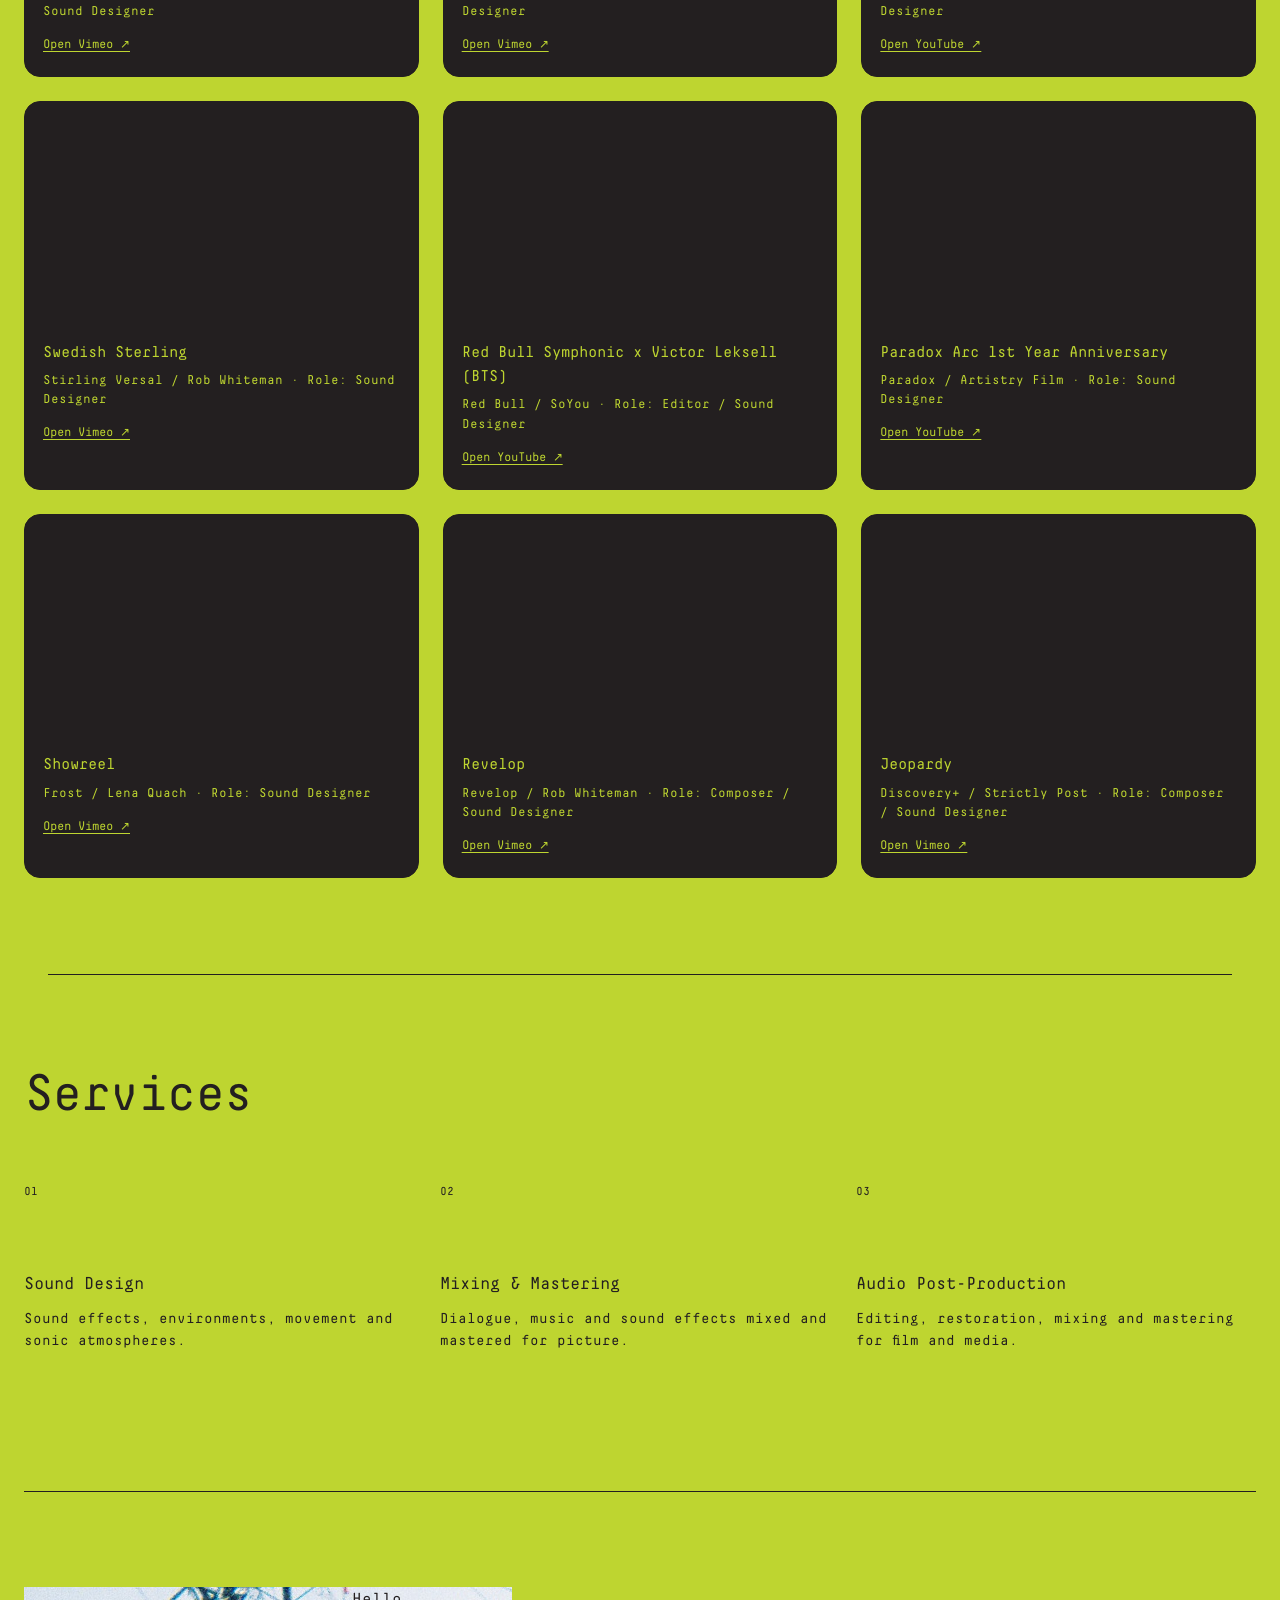
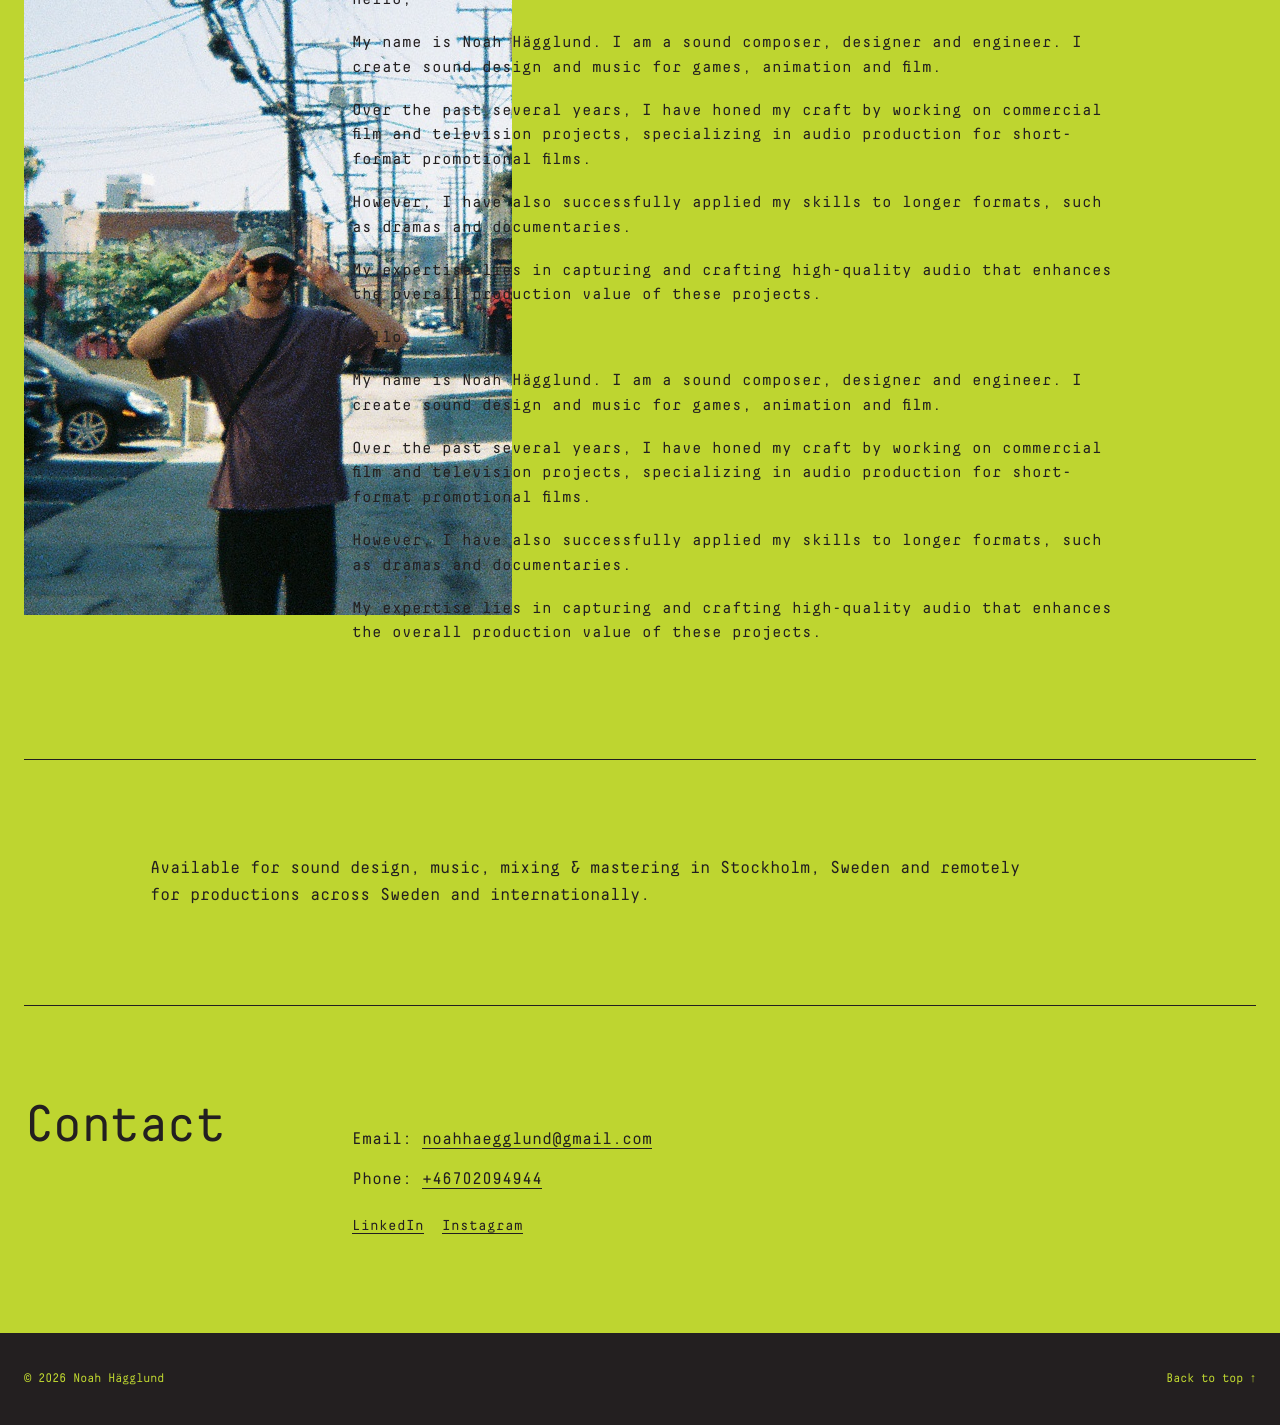
==== commit 5953ddcc: "Update index.html" ====
--- a/index.html
+++ b/index.html
@@ -110,8 +110,18 @@
     </section>
     
 <section id="about" class="section section-soft">
-  <div class="container about-photo">
-    <img src="me.jpg" alt="Noah Hägglund">
+  <div class="container two-col">
+    <div class="about-photo">
+      <img src="me.jpg" alt="Noah Hägglund">
+    </div>
+
+    <div class="copy" id="bio">
+      <p>Hello,</p>
+      <p>My name is Noah Hägglund. I am a sound composer, designer and engineer. I create sound design and music for games, animation and film.</p>
+      <p>Over the past several years, I have honed my craft by working on commercial film and television projects, specializing in audio production for short-format promotional films.</p>
+      <p>However, I have also successfully applied my skills to longer formats, such as dramas and documentaries.</p>
+      <p>My expertise lies in capturing and crafting high-quality audio that enhances the overall production value of these projects.</p>
+    </div>
   </div>
 </section>
 
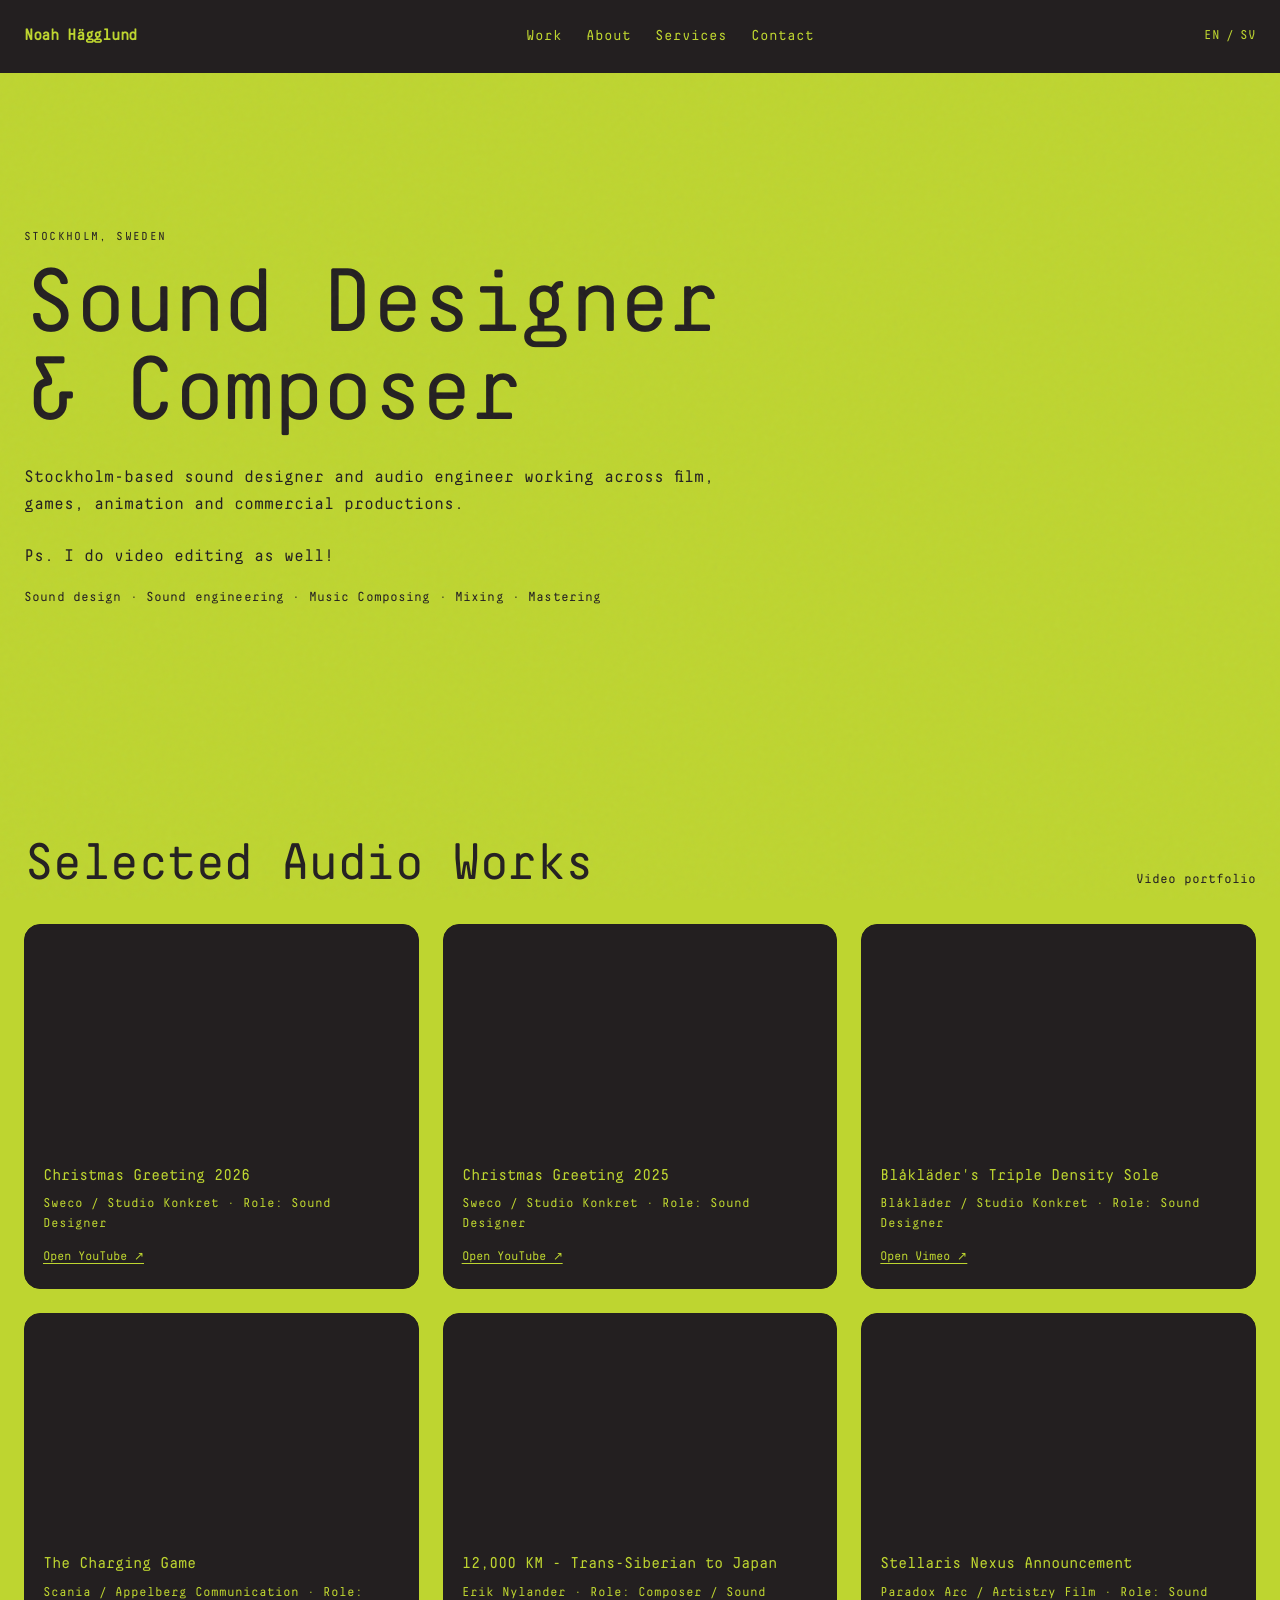
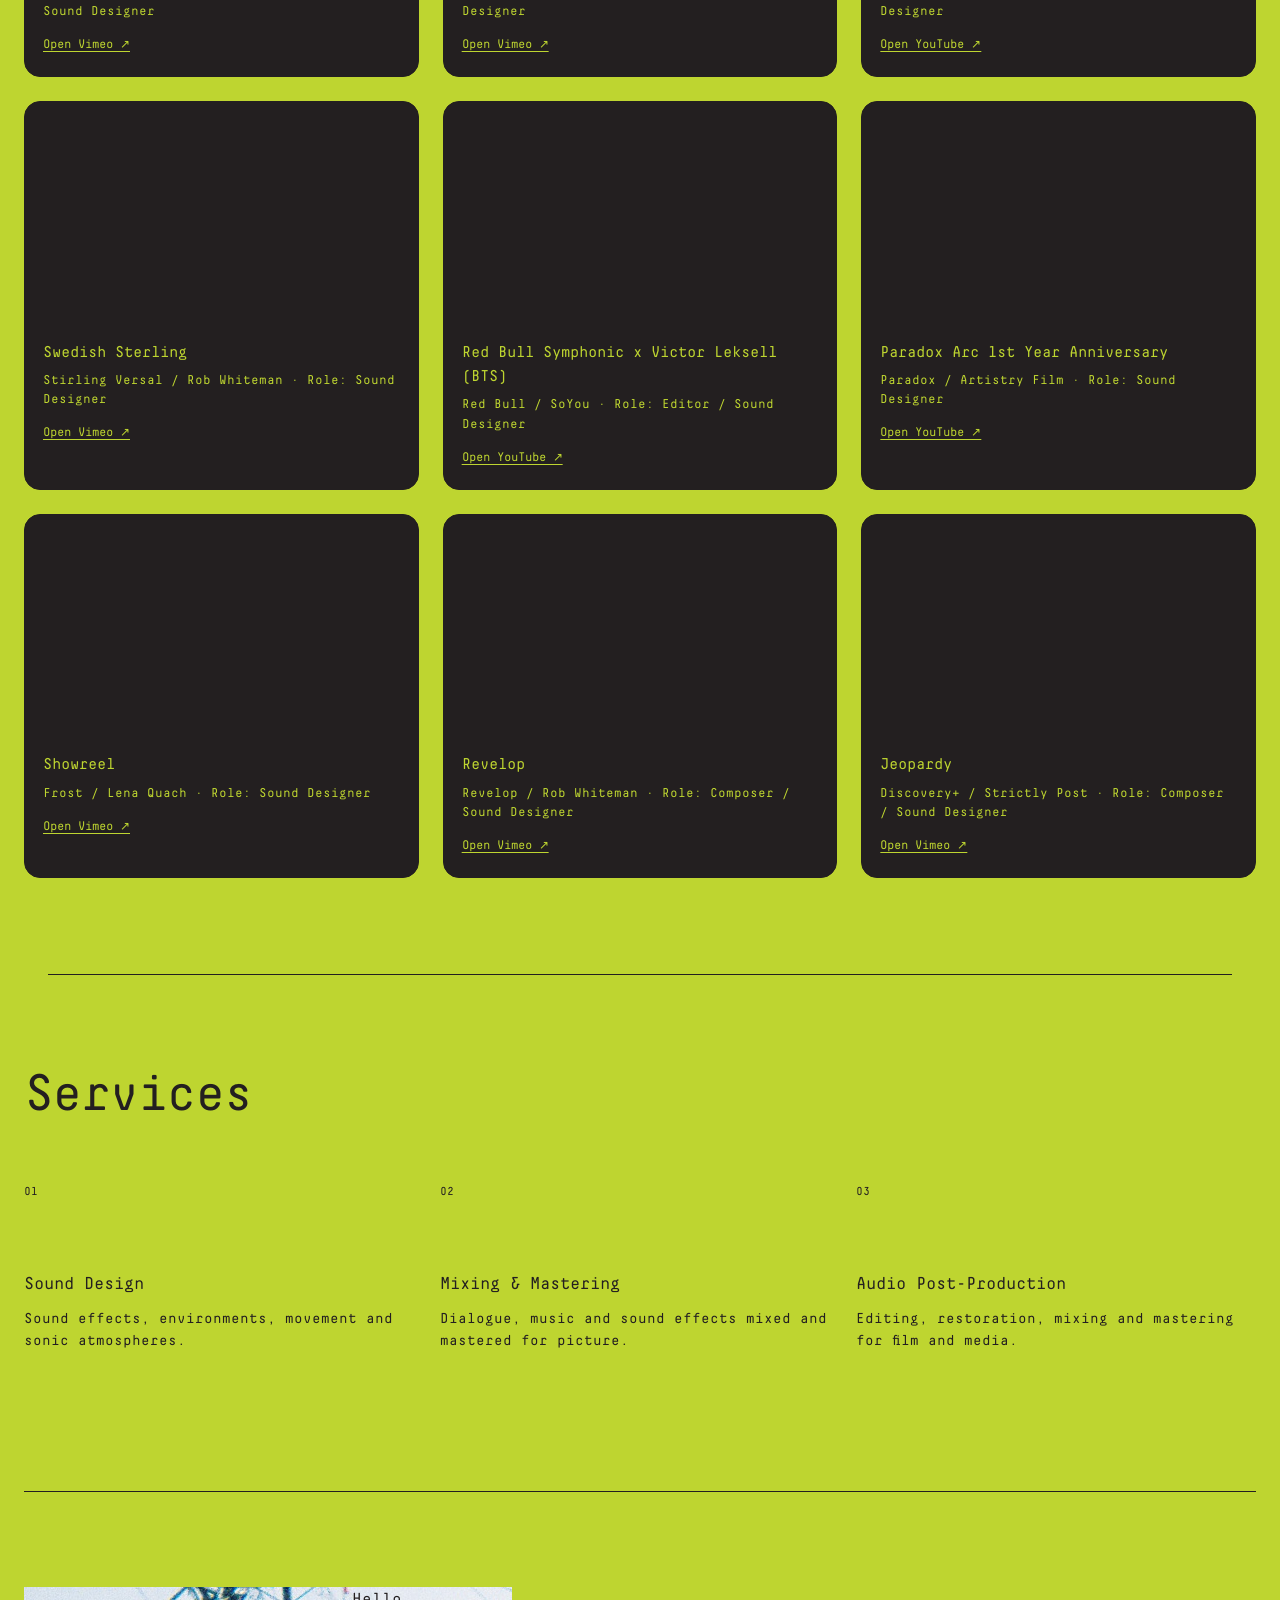
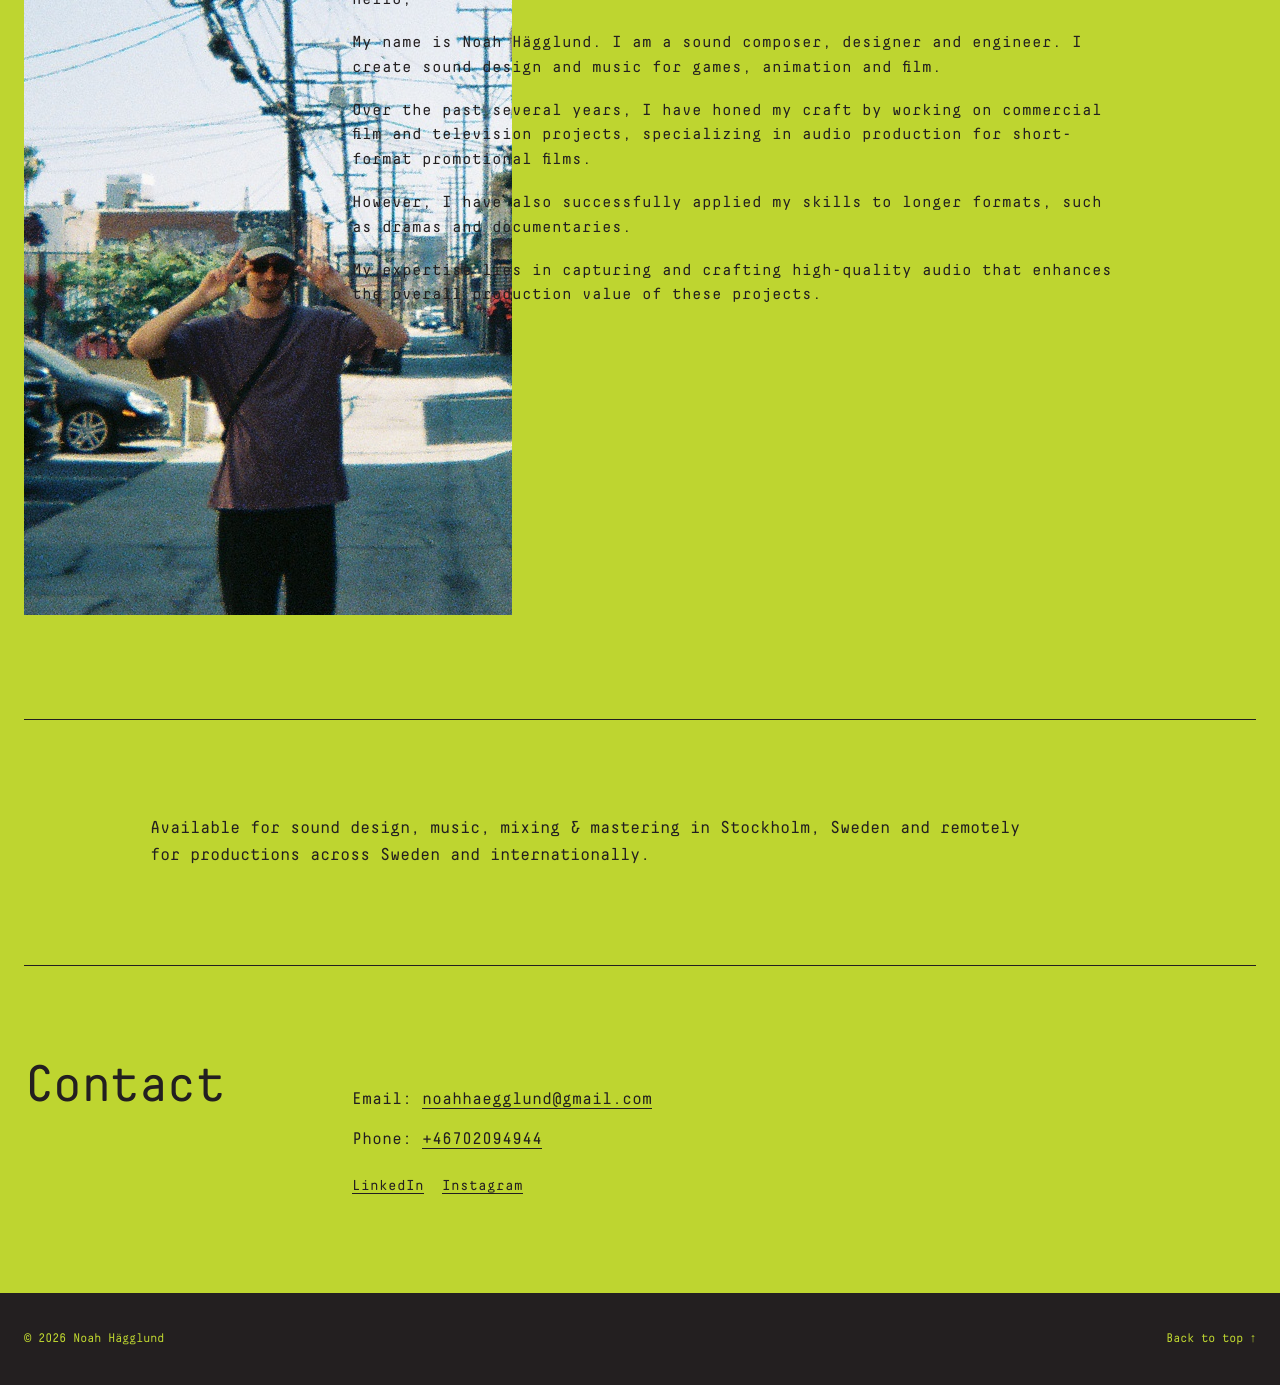
==== commit b6bcec44: "Update index.html" ====
--- a/index.html
+++ b/index.html
@@ -115,16 +115,10 @@
       <img src="me.jpg" alt="Noah Hägglund">
     </div>
 
-    <div class="copy" id="bio">
-      <p>Hello,</p>
-      <p>My name is Noah Hägglund. I am a sound composer, designer and engineer. I create sound design and music for games, animation and film.</p>
-      <p>Over the past several years, I have honed my craft by working on commercial film and television projects, specializing in audio production for short-format promotional films.</p>
-      <p>However, I have also successfully applied my skills to longer formats, such as dramas and documentaries.</p>
-      <p>My expertise lies in capturing and crafting high-quality audio that enhances the overall production value of these projects.</p>
-    </div>
+    <div class="copy" id="bio"></div>
   </div>
 </section>
-
+    
     <section class="section section-soft">
       <div class="container service-focus-block">
         <p class="section-kicker">Based in Stockholm</p>
--- a/styles.css
+++ b/styles.css
@@ -343,6 +343,19 @@
   gap:48px;
 }
 
+  display:flex;
+  align-items:flex-start;
+  justify-content:flex-start;
+}
+
+.about-photo img{
+  width:160px;
+  height:160px;
+  object-fit:cover;
+  border-radius:50%;
+  display:block;
+}
+
 .copy{
   max-width:760px;
 }
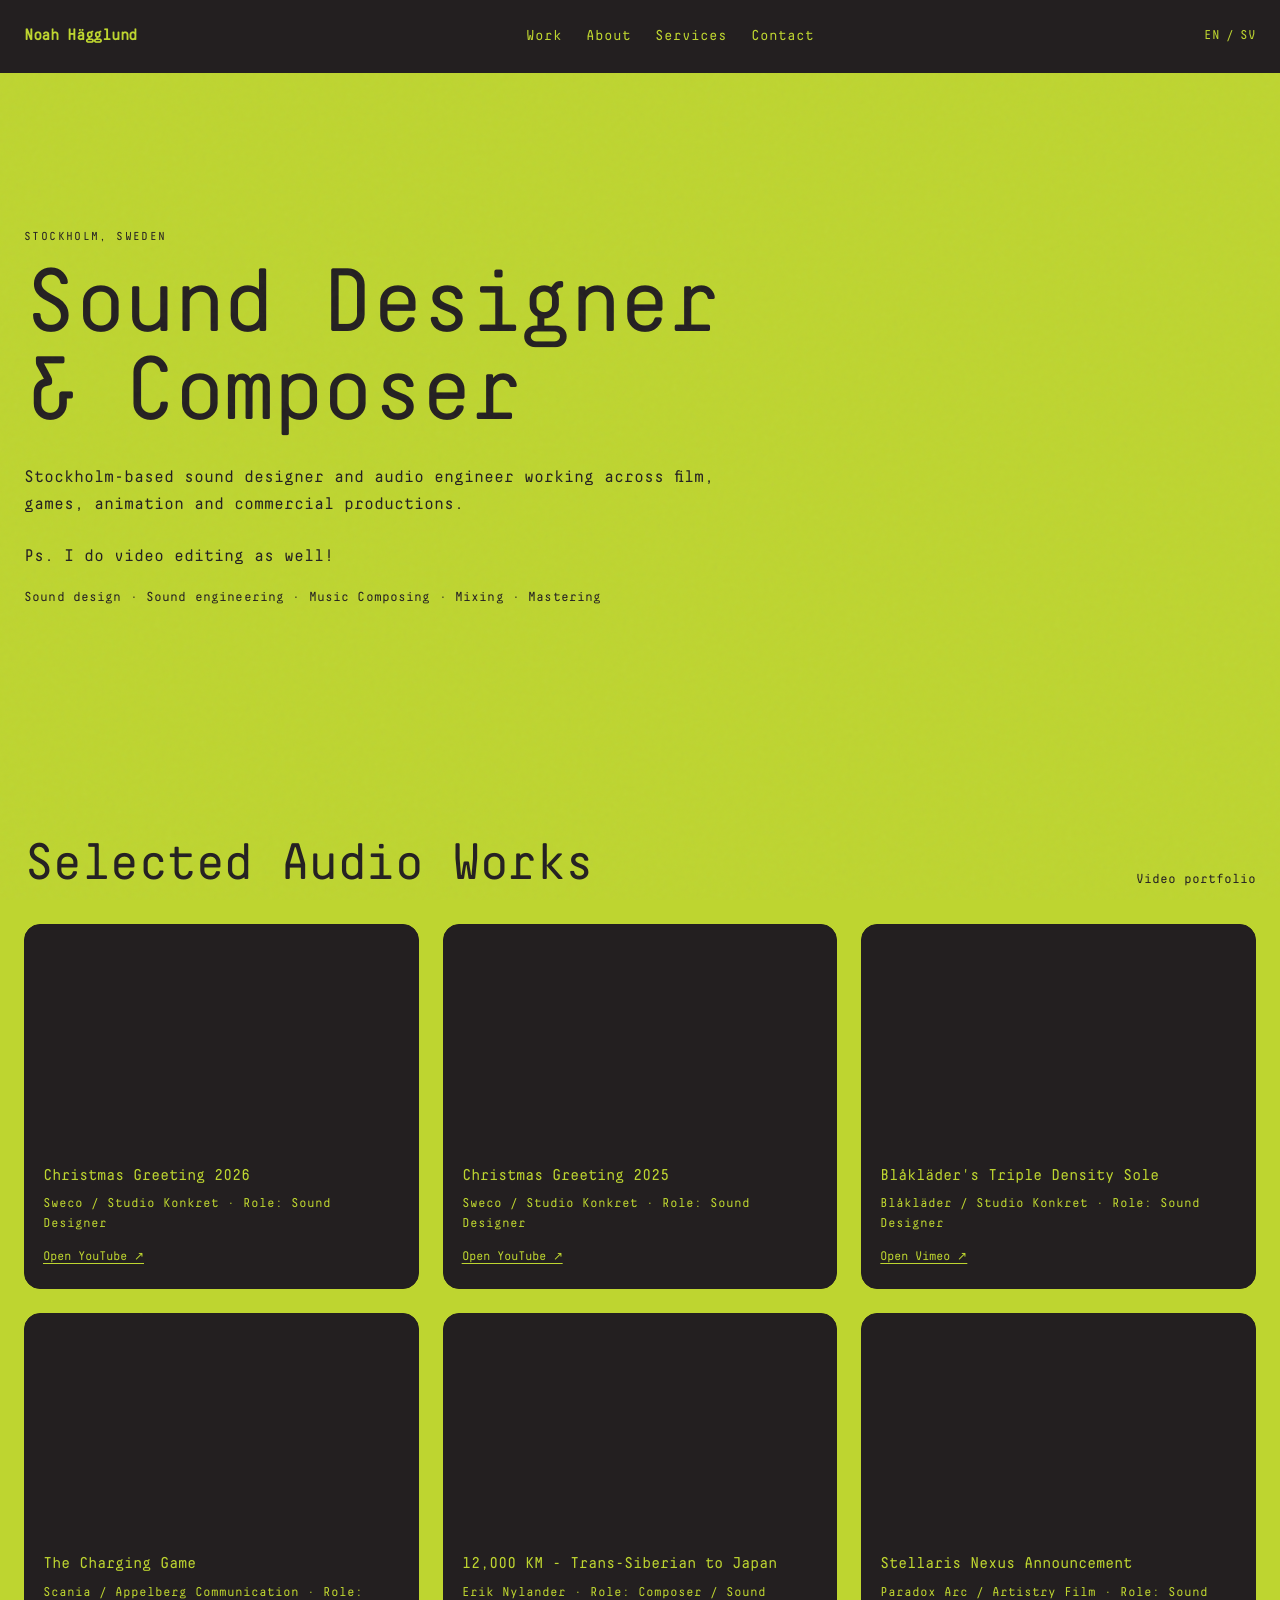
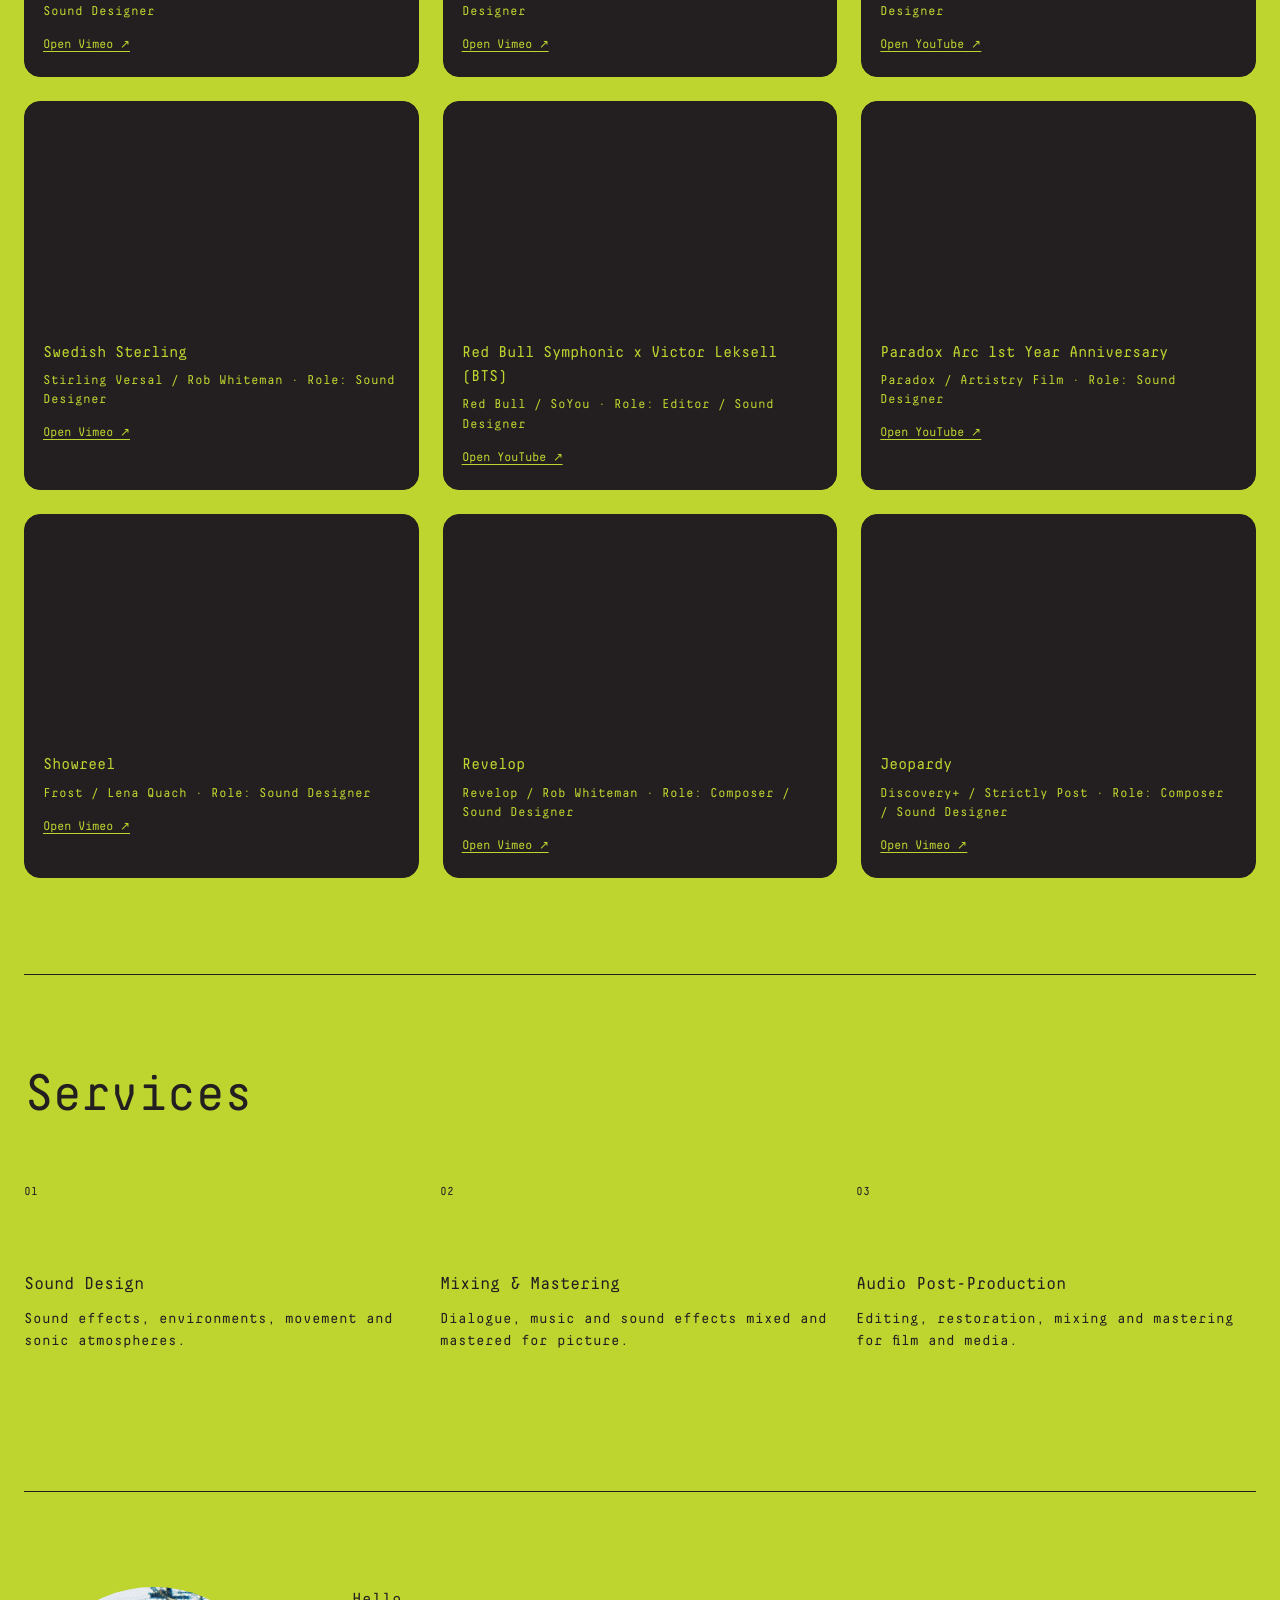
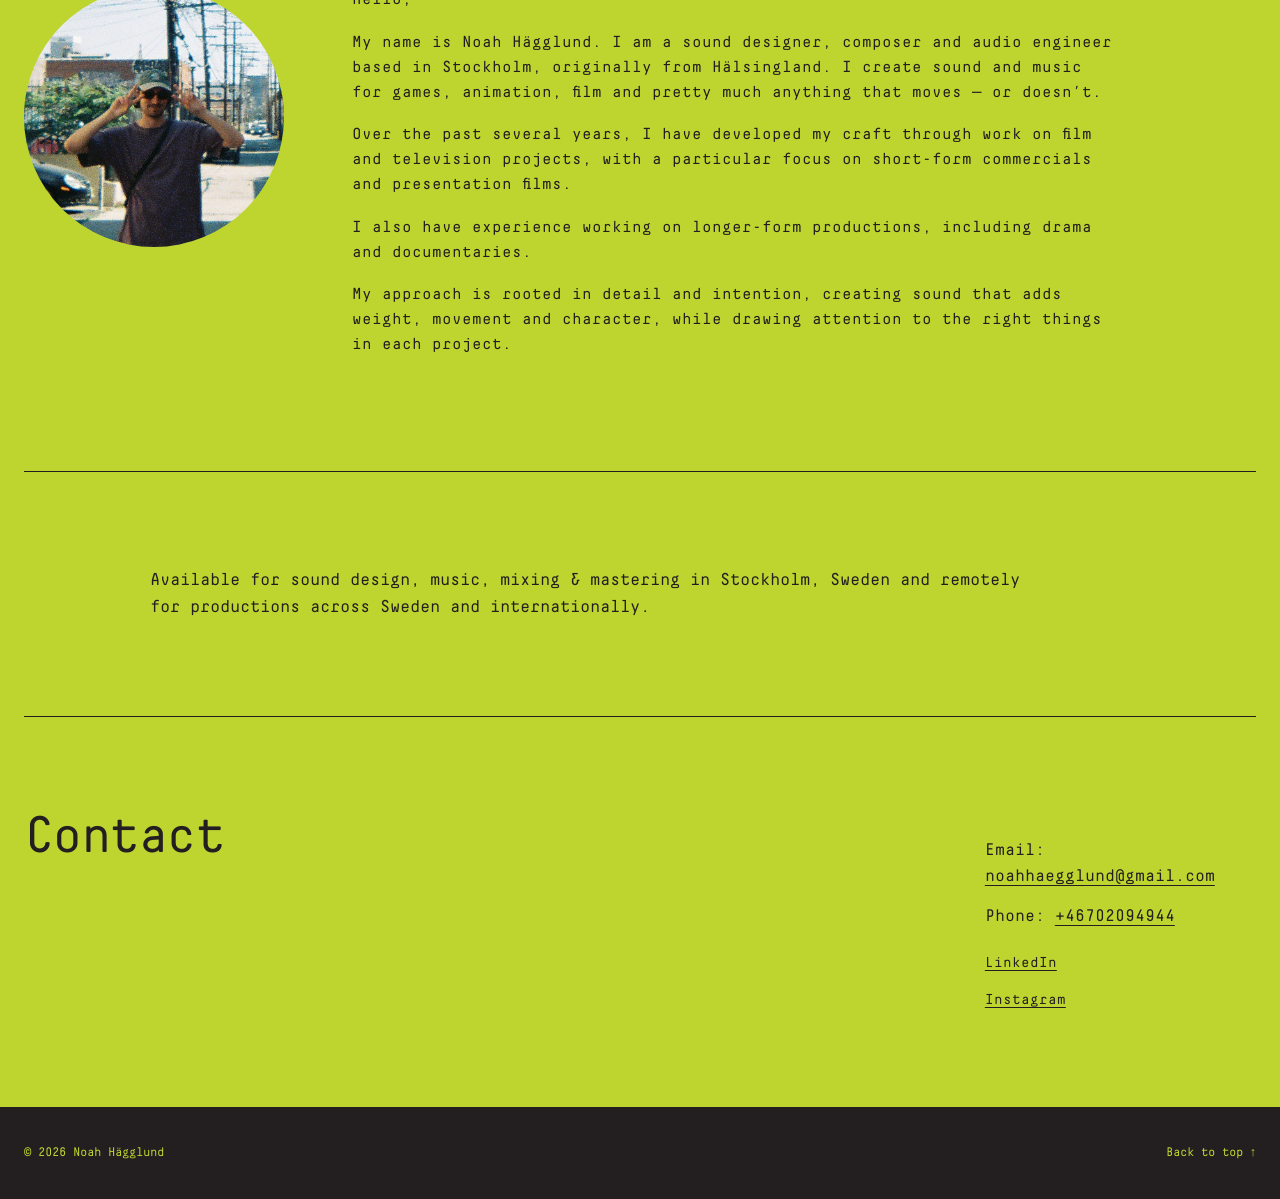
==== commit db0047c8: "Update index.html" ====
--- a/index.html
+++ b/index.html
@@ -88,26 +88,32 @@
       <p class="service-focus">Sound design · Sound engineering · Music Composing · Mixing · Mastering</p>
     </section>
 
-    <section id="work" class="section container">
-      <div class="section-top">
-        <div>
-          <p class="section-kicker">01</p>
-          <h2>Selected Audio Works</h2>
-        </div>
-        <p class="section-note">Video portfolio</p>
+<section id="work" class="section">
+  <div class="container">
+    <div class="section-top">
+      <div>
+        <p class="section-kicker">01</p>
+        <h2>Selected Audio Works</h2>
       </div>
-      <div class="project-grid" id="projects"></div>
-    </section>
+      <p class="section-note">Video portfolio</p>
+    </div>
 
-        <section id="services" class="section container">
-      <div class="section-top">
-        <div>
-          <p class="section-kicker">03</p>
-          <h2>Services</h2>
-        </div>
+    <div class="project-grid" id="projects"></div>
+  </div>
+</section>
+
+<section id="services" class="section">
+  <div class="container">
+    <div class="section-top">
+      <div>
+        <p class="section-kicker">03</p>
+        <h2>Services</h2>
       </div>
-      <div class="service-grid" id="services-grid"></div>
-    </section>
+    </div>
+
+    <div class="service-grid" id="services-grid"></div>
+  </div>
+</section>
     
 <section id="about" class="section section-soft">
   <div class="container two-col">
--- a/styles.css
+++ b/styles.css
@@ -219,6 +219,7 @@
   height:1px;
   background:var(--black);
   transform:translateX(-50%);
+  opacity:1;
 }
 
 /*
@@ -343,17 +344,23 @@
   gap:48px;
 }
 
-  display:flex;
-  align-items:flex-start;
-  justify-content:flex-start;
+.about-photo{
+  width:260px;
+  height:260px;
+  overflow:hidden;
+  border-radius:50%;
+  display:flex;
+  align-items:center;
+  justify-content:center;
 }
 
 .about-photo img{
-  width:160px;
-  height:160px;
+  width:100%;
+  height:100%;
   object-fit:cover;
-  border-radius:50%;
+  object-position:center;
   display:block;
+  transform:scale(1.2);
 }
 
 .copy{
@@ -364,7 +371,6 @@
   margin:0 0 18px;
   color:var(--black);
 }
-
 
 /* =========================================================
    SERVICES
@@ -421,6 +427,11 @@
   gap:14px;
 }
 
+#contact .two-col > div:last-child{
+  justify-self:end;
+  width:30%;
+}
+
 .contact-email,
 .contact-phone{
   color:var(--black);
@@ -437,8 +448,9 @@
 
 .contact-socials{
   display:flex;
-  flex-wrap:wrap;
-  gap:18px;
+  flex-direction:column;
+  align-items:flex-start;
+  gap:14px;
   margin-top:8px;
 }
 
@@ -457,6 +469,24 @@
 
 
 /* =========================================================
+   CONTACT — MOBILE
+   ========================================================= */
+
+@media(max-width:720px){
+
+  #contact .two-col{
+    grid-template-columns:1fr;
+    gap:24px;
+  }
+
+  #contact .two-col > div:last-child{
+    justify-self:start;
+    width:100%;
+    max-width:none;
+  }
+
+}
+/* =========================================================
    FOOTER
    ========================================================= */
 
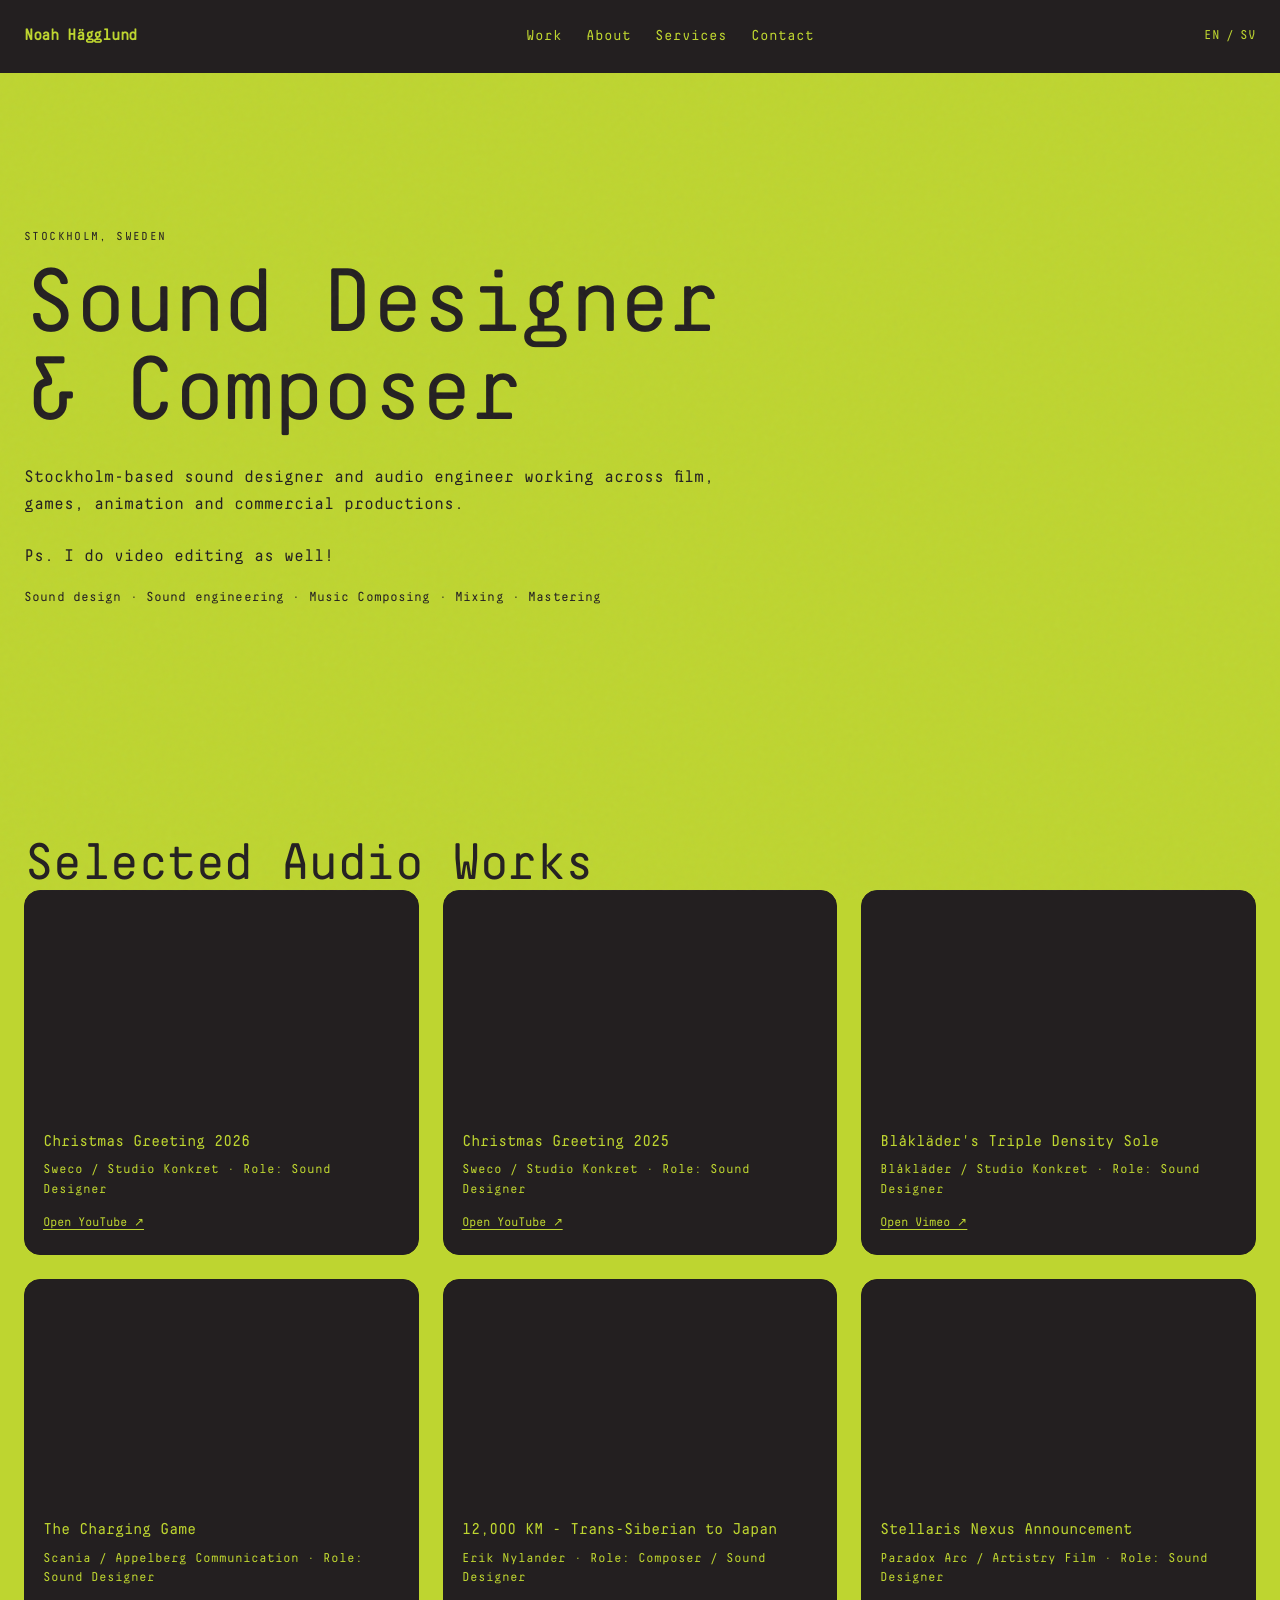
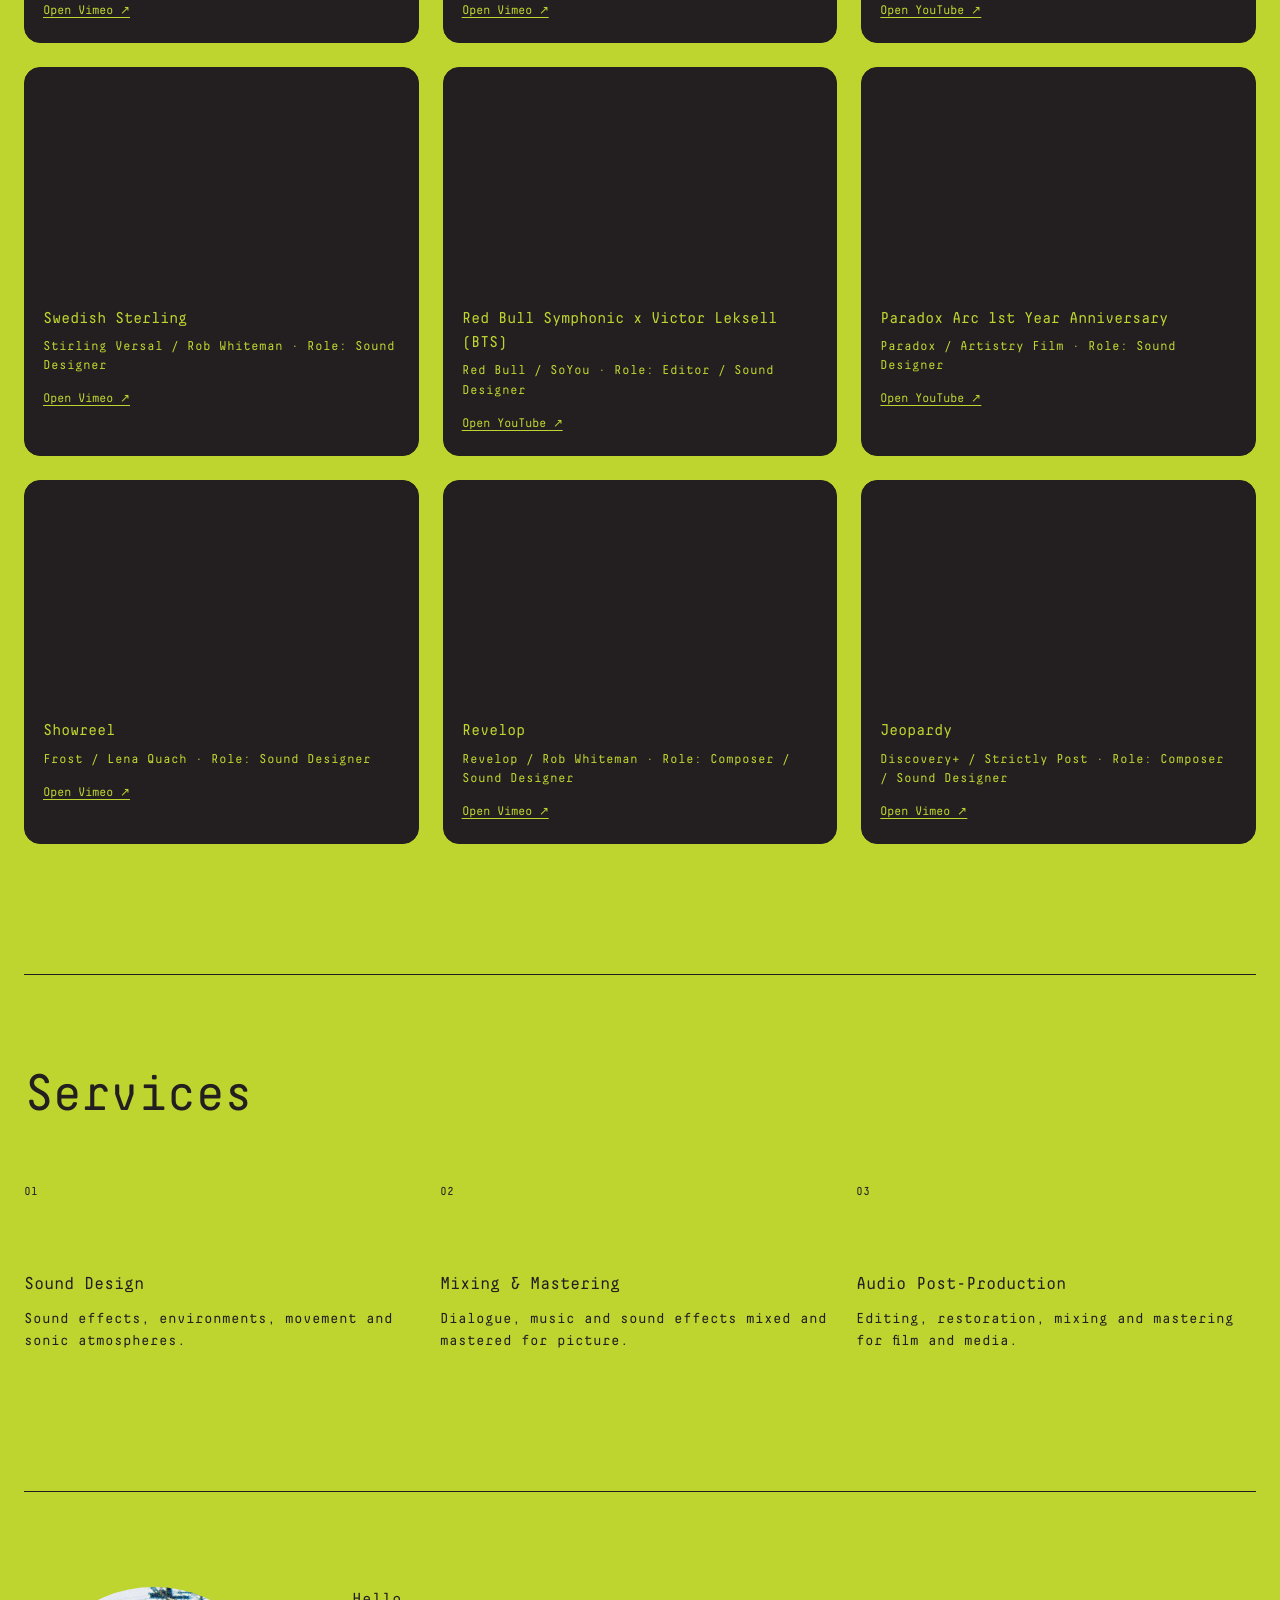
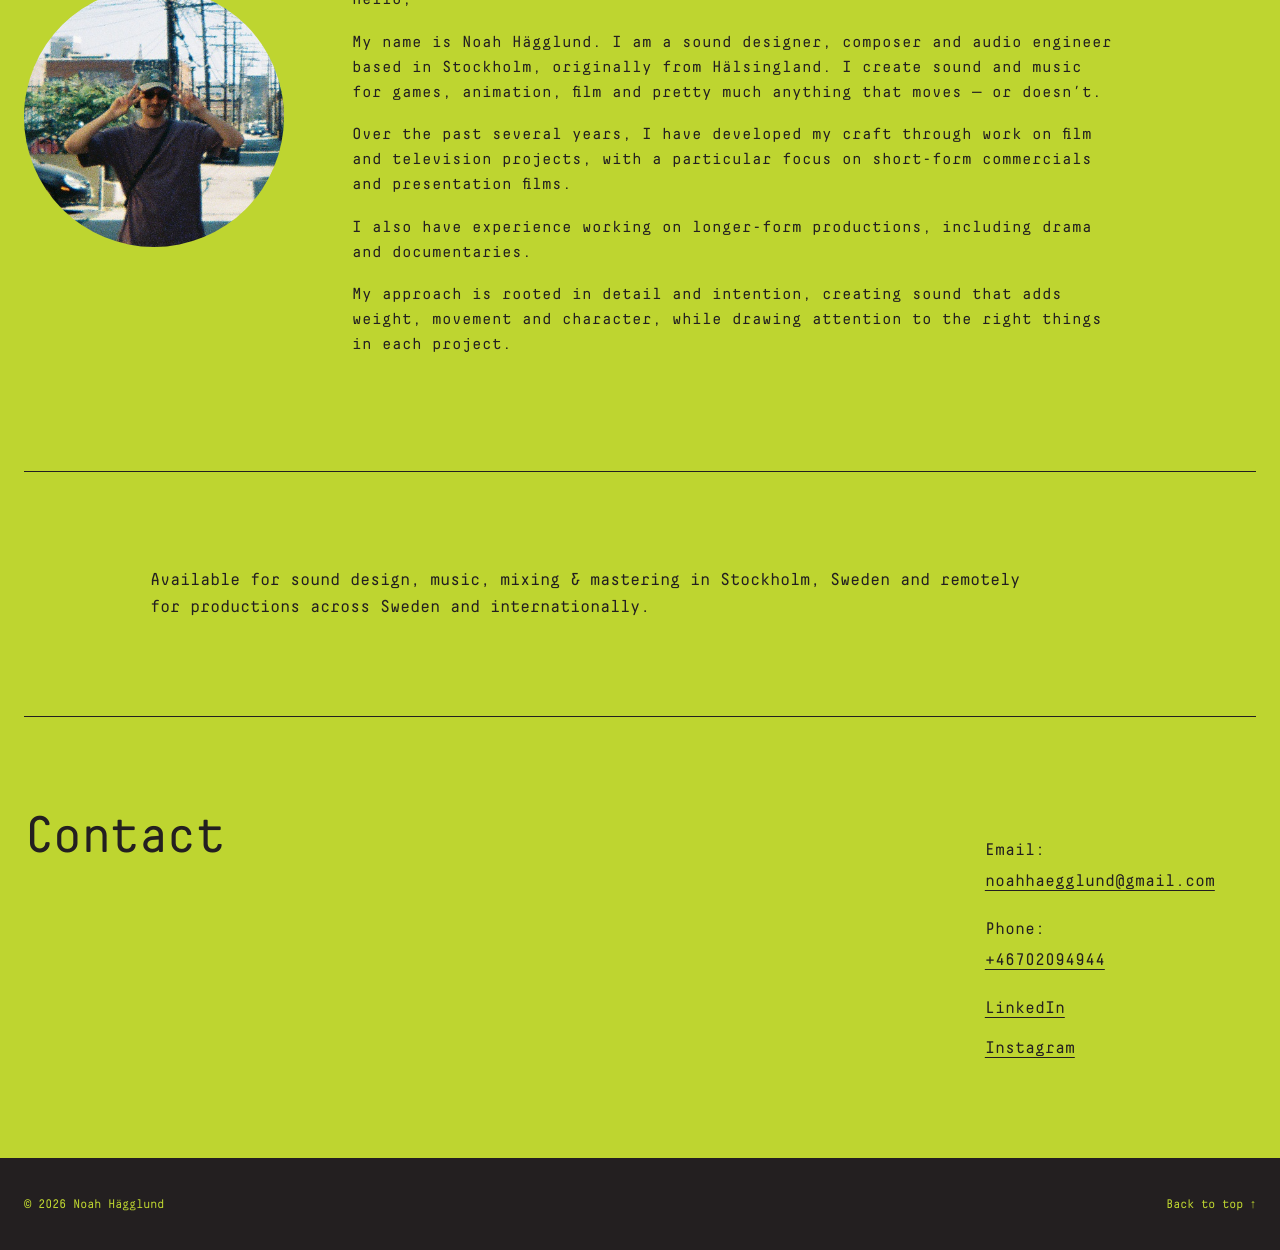
==== commit 7e4b6338: "Update index.html" ====
--- a/index.html
+++ b/index.html
@@ -94,9 +94,6 @@
       <div>
         <p class="section-kicker">01</p>
         <h2>Selected Audio Works</h2>
-      </div>
-      <p class="section-note">Video portfolio</p>
-    </div>
 
     <div class="project-grid" id="projects"></div>
   </div>
--- a/styles.css
+++ b/styles.css
@@ -201,14 +201,6 @@
 .section-kicker{
   display:none;
 }
-
-/*
-  Divider between sections.
-
-  The line is placed inside the section,
-  aligned with the same container width
-  as the rest of the content.
-*/
 
 .section + .section::before{
   content:"";
@@ -219,12 +211,7 @@
   height:1px;
   background:var(--black);
   transform:translateX(-50%);
-  opacity:1;
-}
-
-/*
-  Do NOT show a divider immediately after the hero.
-*/
+}
 
 .hero + .section::before{
   display:none;
@@ -372,6 +359,7 @@
   color:var(--black);
 }
 
+
 /* =========================================================
    SERVICES
    ========================================================= */
@@ -424,7 +412,7 @@
 .contact-info{
   display:flex;
   flex-direction:column;
-  gap:14px;
+  gap:22px;
 }
 
 #contact .two-col > div:last-child{
@@ -434,13 +422,17 @@
 
 .contact-email,
 .contact-phone{
+  display:flex;
+  flex-direction:column;
+  gap:5px;
   color:var(--black);
   font-size:1.05rem;
 }
 
 .contact-email a,
 .contact-phone a{
-  display:inline-block;
+  display:block;
+  width:max-content;
   color:var(--black);
   text-decoration:underline;
   text-underline-offset:4px;
@@ -451,14 +443,14 @@
   flex-direction:column;
   align-items:flex-start;
   gap:14px;
-  margin-top:8px;
+  margin-top:0;
 }
 
 .contact-socials a{
   color:var(--black);
-  font-size:.9rem;
+  font-size:1.05rem;
   text-decoration:underline;
-  text-underline-offset:3px;
+  text-underline-offset:4px;
 }
 
 .contact-email a:hover,
@@ -484,8 +476,9 @@
     width:100%;
     max-width:none;
   }
-
-}
+}
+
+
 /* =========================================================
    FOOTER
    ========================================================= */
@@ -526,7 +519,6 @@
   .service-grid{
     grid-template-columns:1fr;
   }
-
 }
 
 
@@ -573,5 +565,4 @@
   .footer-inner{
     min-height:76px;
   }
-
-}
+}
